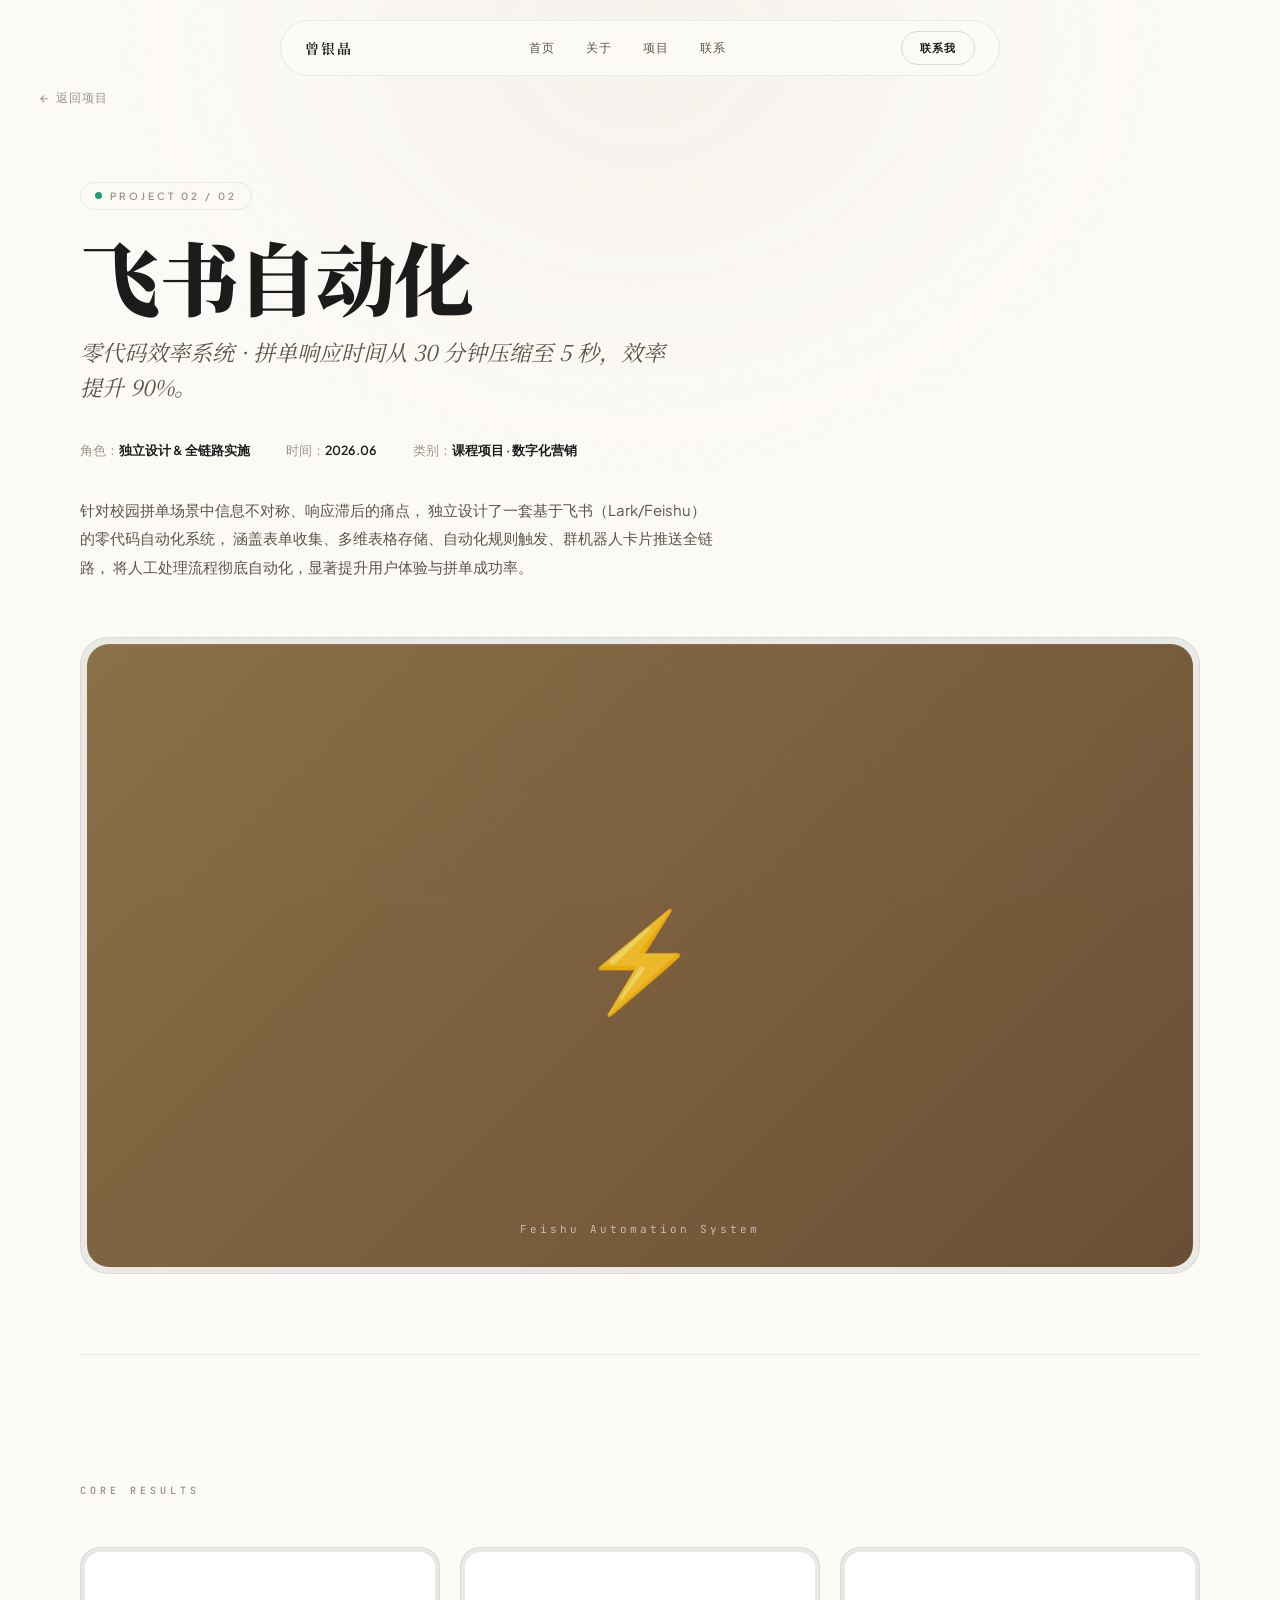
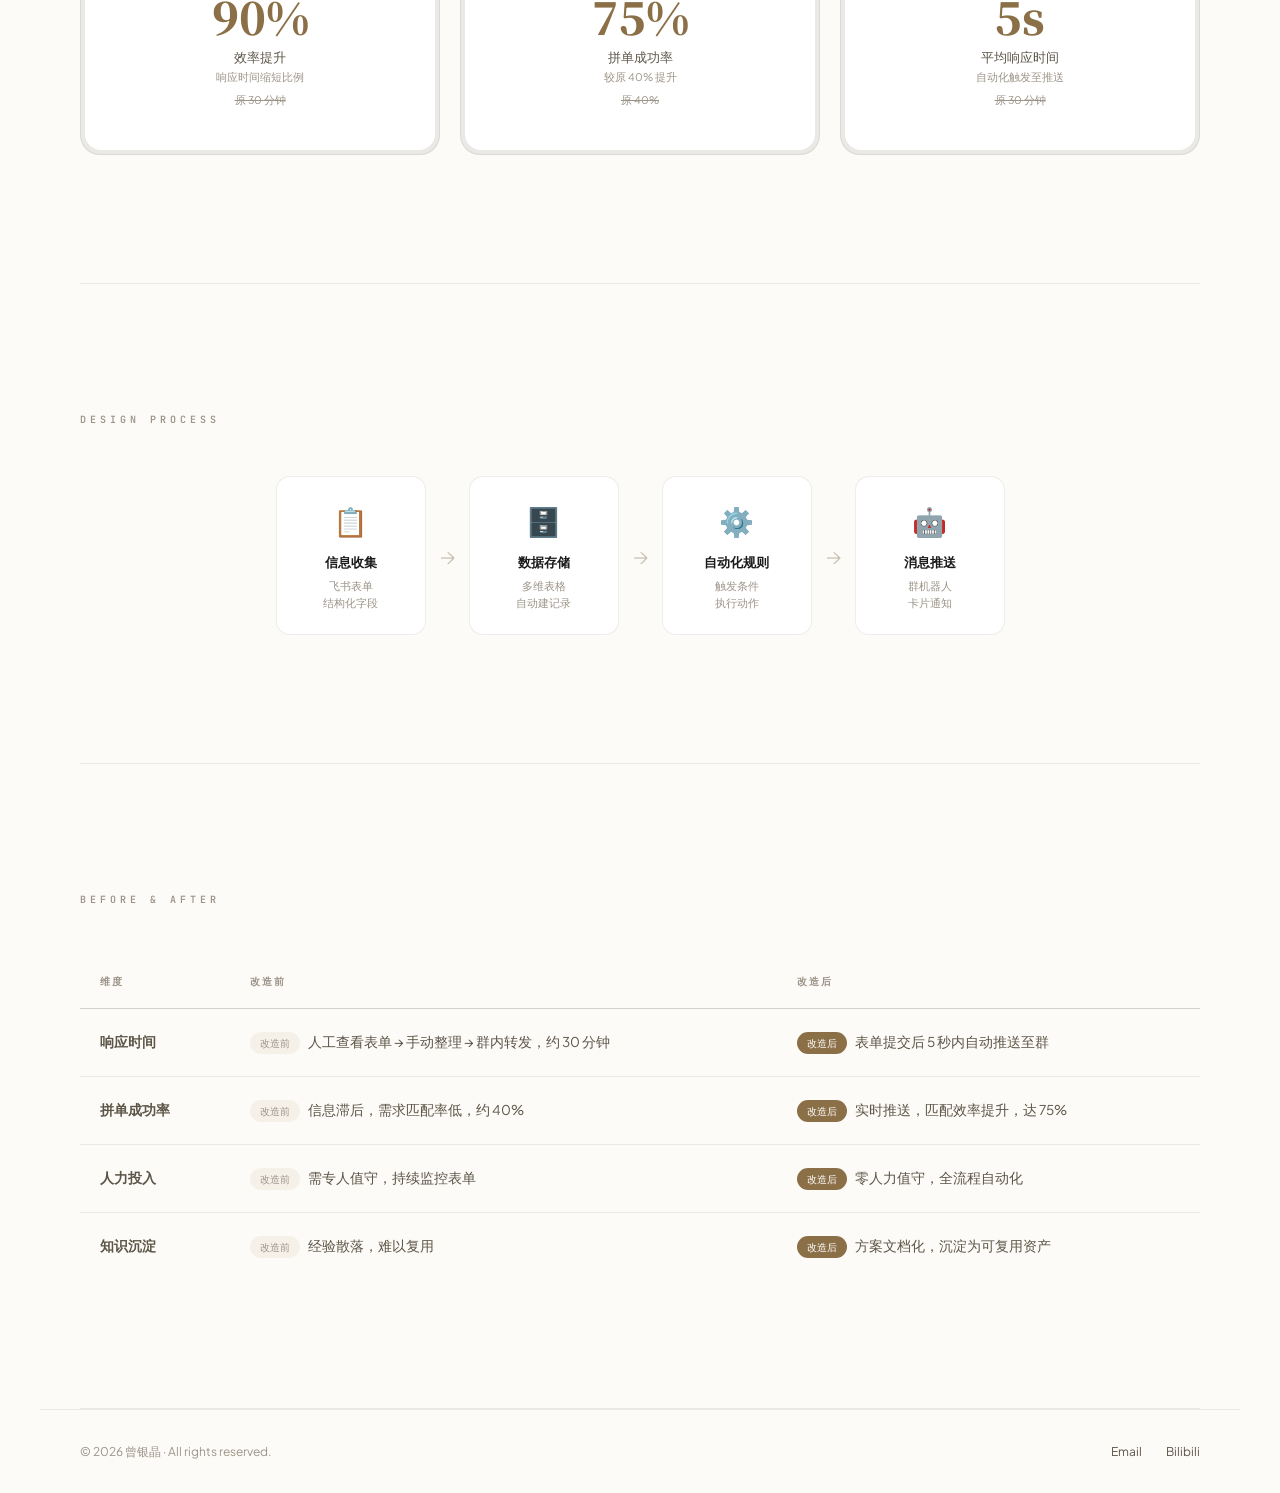
==== feishu-project.html @ 033991ab "refactor: remove reflection section from feishu project page" ====
<!DOCTYPE html>
<html lang="zh-CN">
<head>
  <meta charset="UTF-8">
  <meta name="viewport" content="width=device-width, initial-scale=1.0">
  <meta http-equiv="Cache-Control" content="no-cache, no-store, must-revalidate">
  <meta http-equiv="Pragma" content="no-cache">
  <meta http-equiv="Expires" content="0">
  <title>飞书自动化 · 拼单效率提升 90% — 曾银晶</title>
  <meta name="description" content="飞书自动化项目 — 零代码系统设计方案，拼单效率提升 90%">
  <link rel="preconnect" href="https://fonts.googleapis.com">
  <link href="https://fonts.googleapis.com/css2?family=Plus+Jakarta+Sans:wght@300;400;500;600;700&family=Noto+Serif+SC:wght@400;600;700;900&family=JetBrains+Mono:wght@400;500&display=swap" rel="stylesheet">
  <style>
    *, *::before, *::after { margin: 0; padding: 0; box-sizing: border-box; }

    :root {
      --bg-primary: #FDFBF7;
      --bg-secondary: #F5F1E9;
      --text-dark: #1A1A1A;
      --text-medium: #5C5548;
      --text-light: #9C9488;
      --text-faint: #C8C0B0;
      --accent: #8B6F47;
      --accent-soft: rgba(139,111,71,0.08);
      --border: rgba(26,26,26,0.08);
      --border-hover: rgba(26,26,26,0.18);
      --font-serif: 'Noto Serif SC', serif;
      --font-sans: 'Plus Jakarta Sans', -apple-system, BlinkMacSystemFont, sans-serif;
      --font-mono: 'JetBrains Mono', monospace;
      --radius-sm: 14px;
      --radius-md: 20px;
      --radius-lg: 28px;
      --radius-pill: 100px;
      --ease-lux: cubic-bezier(0.32,0.72,0,1);
      --ease-expo: cubic-bezier(0.16,1,0.3,1);
      --ease-spring: cubic-bezier(0.23,1,0.32,1);
    }

    html { scroll-behavior: smooth; font-size: 16px; }
    body {
      font-family: var(--font-sans); background: var(--bg-primary); color: var(--text-dark);
      line-height: 1.6; overflow-x: hidden; -webkit-font-smoothing: antialiased;
      position: relative;
    }
    /* Fiber noise overlay */
    body::after {
      content: ''; position: fixed; inset: 0; z-index: 50; pointer-events: none;
      opacity: 0.025;
      background-image: url("data:image/svg+xml,%3Csvg viewBox='0 0 256 256' xmlns='http://www.w3.org/2000/svg'%3E%3Cfilter id='n'%3E%3CfeTurbulence type='fractalNoise' baseFrequency='0.75' numOctaves='4' stitchTiles='stitch'/%3E%3C/filter%3E%3Crect width='100%25' height='100%25' filter='url(%23n)'/%3E%3C/svg%3E");
      background-size: 256px 256px;
    }
    /* Radial ambient glow */
    body::before {
      content: ''; position: fixed; top: -40%; left: 50%; transform: translateX(-50%);
      width: 1000px; height: 800px; z-index: 0; pointer-events: none;
      background: radial-gradient(ellipse at center, rgba(139,111,71,0.06) 0%, transparent 70%);
      filter: blur(80px);
    }

    a { color: inherit; text-decoration: none; transition: opacity 0.4s var(--ease-lux); }
    a:hover { opacity: 0.6; }

    /* ============ SCROLL PROGRESS ============ */
    .scroll-progress {
      position: fixed; top: 0; left: 0; right: 0; height: 2px;
      background: var(--text-dark); transform-origin: left;
      transform: scaleX(0); z-index: 2000;
      transition: transform 100ms linear;
    }

    /* ============ FLOATING GLASS NAV ============ */
    .nav-glass {
      position: fixed; top: 20px; left: 50%; transform: translateX(-50%);
      z-index: 1000; width: calc(100% - 48px); max-width: 720px;
      background: rgba(253,251,247,0.78);
      backdrop-filter: blur(24px) saturate(180%);
      -webkit-backdrop-filter: blur(24px) saturate(180%);
      border: 1px solid var(--border);
      border-radius: var(--radius-pill);
      padding: 10px 24px;
      display: flex; align-items: center; justify-content: space-between;
      transition: transform 0.5s var(--ease-lux), background 0.5s var(--ease-lux);
    }
    .nav-glass.scrolled { transform: translateX(-50%) translateY(-4px); background: rgba(253,251,247,0.92); }
    .nav-brand {
      font-family: var(--font-serif); font-size: 14px; font-weight: 600; letter-spacing: 2px;
    }
    .nav-links { display: flex; gap: 32px; align-items: center; }
    .nav-link {
      font-size: 12px; font-weight: 500; letter-spacing: 0.5px;
      color: var(--text-medium); transition: color 0.35s var(--ease-lux);
    }
    .nav-link:hover { color: var(--text-dark); opacity: 1; }
    .nav-cta {
      font-size: 11px; font-weight: 600; letter-spacing: 1px;
      padding: 7px 18px; border: 1px solid rgba(26,26,26,0.15);
      border-radius: var(--radius-pill);
      transition: all 0.4s var(--ease-lux);
    }
    .nav-cta:hover { background: var(--text-dark); color: var(--bg-primary); opacity: 1; }

    /* Hamburger */
    .menu-toggle {
      display: none; flex-direction: column; gap: 5px; cursor: pointer;
      padding: 6px; position: relative; width: 28px; height: 20px;
    }
    .menu-toggle span {
      display: block; position: absolute; left: 4px; width: 20px; height: 1.5px;
      background: var(--text-dark); transition: all 0.5s var(--ease-lux); border-radius: 1px;
    }
    .menu-toggle span:nth-child(1) { top: 4px; }
    .menu-toggle span:nth-child(2) { top: 9px; }
    .menu-toggle span:nth-child(3) { top: 14px; }
    .menu-toggle.active span:nth-child(1) { transform: rotate(45deg); top: 9px; }
    .menu-toggle.active span:nth-child(2) { transform: scaleX(0); opacity: 0; }
    .menu-toggle.active span:nth-child(3) { transform: rotate(-45deg); top: 9px; }

    /* Fullscreen glass mobile overlay */
    .mobile-overlay {
      display: none; position: fixed; inset: 0; z-index: 999;
      background: rgba(253,251,247,0.85);
      backdrop-filter: blur(40px) saturate(180%);
      -webkit-backdrop-filter: blur(40px) saturate(180%);
      flex-direction: column; align-items: center; justify-content: center;
    }
    .mobile-overlay.show { display: flex; }
    .mobile-nav-link {
      font-family: var(--font-serif); font-size: 32px; font-weight: 700;
      color: var(--text-dark); margin: 12px 0;
      opacity: 0; transform: translateY(20px);
      transition: all 0.6s var(--ease-expo);
    }
    .mobile-overlay.show .mobile-nav-link { opacity: 1; transform: translateY(0); }
    .mobile-nav-link:nth-child(1) { transition-delay: 100ms; }
    .mobile-nav-link:nth-child(2) { transition-delay: 160ms; }
    .mobile-nav-link:nth-child(3) { transition-delay: 220ms; }
    .mobile-nav-link:nth-child(4) { transition-delay: 280ms; }

    /* ============ BACK LINK ============ */
    .back-link {
      position: fixed; top: 88px; left: 40px; z-index: 900;
      font-size: 12px; font-weight: 500; letter-spacing: 1px;
      color: var(--text-light); display: flex; align-items: center; gap: 6px;
      transition: color 0.35s var(--ease-lux);
    }
    .back-link:hover { color: var(--text-dark); opacity: 1; }

    /* ============ HERO ============ */
    .project-hero { padding: 180px 40px 80px; max-width: 1200px; margin: 0 auto; position: relative; z-index: 10; }
    .project-eyebrow {
      display: inline-flex; align-items: center; gap: 8px;
      padding: 5px 14px; border: 1px solid var(--border); border-radius: var(--radius-pill);
      font-size: 10px; font-weight: 600; letter-spacing: 3px; color: var(--text-light);
      text-transform: uppercase; margin-bottom: 24px;
    }
    .eyebrow-dot { width: 7px; height: 7px; background: #1D9E75; border-radius: 50%; }
    .project-hero-title {
      font-family: var(--font-serif); font-size: clamp(42px, 8vw, 80px); font-weight: 900;
      line-height: 1.05; letter-spacing: -1.5px; margin-bottom: 16px;
    }
    .project-hero-subtitle {
      font-family: var(--font-serif); font-size: clamp(17px, 2.5vw, 22px);
      font-weight: 400; font-style: italic; color: var(--text-medium); margin-bottom: 36px; max-width: 600px;
    }
    .project-hero-meta { display: flex; gap: 36px; margin-bottom: 36px; flex-wrap: wrap; }
    .meta-item { font-size: 12.5px; color: var(--text-light); }
    .meta-item strong { color: var(--text-dark); font-weight: 600; }
    .project-hero-desc {
      max-width: 640px; font-size: 15px; line-height: 1.9; color: var(--text-medium);
    }

    /* Double-Bezel cover card */
    .cover-shell {
      margin-top: 56px; padding: 6px; border: 1px solid var(--border);
      border-radius: var(--radius-lg); background: var(--border);
      position: relative; overflow: hidden;
    }
    .cover-core {
      border-radius: 22px; overflow: hidden; position: relative;
      background: linear-gradient(135deg, #8B6F47 0%, #6B4F35 100%);
      aspect-ratio: 16/9; display: flex; align-items: center; justify-content: center;
      box-shadow: inset 0 1px 1px rgba(255,255,255,0.08);
    }
    .cover-icon { font-size: 96px; opacity: 0.85; }
    .cover-label {
      position: absolute; bottom: 28px; left: 50%; transform: translateX(-50%);
      font-family: var(--font-mono); font-size: 11px; letter-spacing: 3px;
      color: rgba(255,255,255,0.6);
    }

    /* ============ SECTION DIVIDER ============ */
    .section-divider { border: none; border-top: 1px solid var(--border); margin: 0 auto; width: calc(100% - 80px); max-width: 1120px; }

    /* ============ SECTIONS ============ */
    .detail-section { padding: 128px 40px; max-width: 1200px; margin: 0 auto; position: relative; z-index: 10; }
    .section-label {
      font-family: var(--font-mono); font-size: 10px; font-weight: 600;
      letter-spacing: 4px; color: var(--text-light); margin-bottom: 48px;
      text-transform: uppercase;
    }

    /* Double-Bezel data cards */
    .data-grid { display: grid; grid-template-columns: repeat(3, 1fr); gap: 20px; margin-top: 0; }
    .data-shell {
      padding: 4px; border: 1px solid var(--border); border-radius: var(--radius-md);
      background: var(--border); transition: transform 0.6s var(--ease-lux), box-shadow 0.6s var(--ease-lux);
    }
    .data-shell:hover { transform: translateY(-3px); box-shadow: 0 16px 48px rgba(0,0,0,0.04); }
    .data-core {
      background: white; border-radius: 16px; padding: 42px 28px; text-align: center;
      box-shadow: inset 0 1px 1px rgba(255,255,255,0.3);
    }
    .data-number { font-family: var(--font-serif); font-size: 44px; font-weight: 900; color: var(--accent); line-height: 1; }
    .data-label { font-size: 12.5px; color: var(--text-medium); margin-top: 10px; line-height: 1.5; }
    .data-before { font-size: 10.5px; color: var(--text-light); margin-top: 6px; text-decoration: line-through; }

    /* Flow chart */
    .flow-chart { display: flex; align-items: center; gap: 0; flex-wrap: wrap; justify-content: center; }
    .flow-node {
      background: white; border: 1px solid var(--border); border-radius: var(--radius-sm);
      padding: 22px 28px; text-align: center; min-width: 150px;
      transition: transform 0.5s var(--ease-lux), box-shadow 0.5s var(--ease-lux);
    }
    .flow-node:hover { transform: translateY(-3px); box-shadow: 0 8px 32px rgba(0,0,0,0.04); }
    .flow-node-icon { font-size: 28px; margin-bottom: 8px; }
    .flow-node-title { font-size: 13px; font-weight: 600; margin-bottom: 4px; }
    .flow-node-desc { font-size: 11px; color: var(--text-light); }
    .flow-arrow { font-size: 22px; color: var(--text-faint); padding: 0 14px; font-weight: 300; }

    /* Comparison table */
    .comparison-table { width: 100%; border-collapse: collapse; }
    .comparison-table th {
      font-family: var(--font-mono); font-size: 10px; font-weight: 600; letter-spacing: 2px;
      color: var(--text-light); padding: 18px 20px; text-align: left;
      border-bottom: 1px solid var(--border-hover); text-transform: uppercase;
    }
    .comparison-table td { padding: 22px 20px; font-size: 13.5px; color: var(--text-medium); border-bottom: 1px solid var(--border); vertical-align: top; }
    .comparison-table tr:last-child td { border-bottom: none; }
    .tag-before { display: inline-block; font-size: 10px; padding: 3px 10px; background: #F5F1E9; color: var(--text-light); border-radius: var(--radius-pill); margin-right: 6px; }
    .tag-after { display: inline-block; font-size: 10px; padding: 3px 10px; background: var(--accent); color: white; border-radius: var(--radius-pill); margin-right: 6px; }

    /* Take-away box (Double-Bezel) */
    .takeaway-shell {
      margin-top: 64px; max-width: 900px; padding: 6px;
      border: 1px solid rgba(139,111,71,0.15); border-radius: var(--radius-lg);
      background: rgba(139,111,71,0.04);
    }
    .takeaway-core {
      background: linear-gradient(135deg, #8B6F47 0%, #6B4F35 100%);
      border-radius: 22px; padding: 52px 44px; color: white;
      box-shadow: inset 0 1px 1px rgba(255,255,255,0.1);
    }
    .takeaway-core h4 { font-family: var(--font-serif); font-size: 22px; font-weight: 700; margin-bottom: 16px; }
    .takeaway-core p { font-size: 13.5px; line-height: 1.9; opacity: 0.9; }
    .takeaway-core strong { color: white; }

    /* ============ FOOTER ============ */
    footer {
      border-top: 1px solid var(--border); padding: 32px 40px;
      display: flex; justify-content: space-between; align-items: center;
      font-size: 12px; color: var(--text-light); max-width: 1200px;
      margin: 0 auto; position: relative; z-index: 10;
    }
    .footer-links { display: flex; gap: 24px; }
    .footer-links a { color: var(--text-medium); transition: opacity 0.35s var(--ease-lux); font-size: 12px; }
    .footer-links a:hover { opacity: 0.6; }

    /* ============ SCROLL REVEAL ============ */
    .fade-up {
      opacity: 0; transform: translateY(40px); filter: blur(8px);
      transition: opacity 0.8s var(--ease-expo), transform 0.8s var(--ease-expo), filter 0.8s var(--ease-expo);
      will-change: transform, opacity, filter;
    }
    .fade-up.visible { opacity: 1; transform: translateY(0); filter: blur(0); }

    /* ============ RESPONSIVE ============ */
    @media (max-width: 900px) {
      .nav-links { display: none; }
      .nav-cta { display: none; }
      .menu-toggle { display: flex; }
      .nav-glass { width: calc(100% - 32px); top: 14px; padding: 8px 18px; }
      .back-link { left: 18px; top: 78px; }
      .project-hero { padding: 150px 20px 56px; }
      .detail-section { padding: 80px 20px; }
      .section-divider { width: calc(100% - 40px); }
      .data-grid { grid-template-columns: 1fr; gap: 16px; }
      .flow-chart { flex-direction: column; }
      .flow-arrow { transform: rotate(90deg); padding: 8px 0; }
      .comparison-table { font-size: 12px; }
      footer { flex-direction: column; gap: 12px; text-align: center; padding: 22px; }
    }
    @media (max-width: 560px) {
      .project-hero-title { letter-spacing: -0.5px; }
      .project-hero-meta { gap: 16px; }
      .cover-core { aspect-ratio: 4/3; }
      .takeaway-core { padding: 36px 24px; }
    }
  </style>
</head>
<body>

  <div class="scroll-progress" id="scrollProgress"></div>

  <!-- ============ FLOATING GLASS NAV ============ -->
  <nav class="nav-glass" id="navbar">
    <a href="index.html" class="nav-brand">曾银晶</a>
    <div class="nav-links">
      <a href="index.html#hero" class="nav-link">首页</a>
      <a href="index.html#about" class="nav-link">关于</a>
      <a href="index.html#projects" class="nav-link">项目</a>
      <a href="index.html#contact" class="nav-link">联系</a>
    </div>
    <a href="index.html#contact" class="nav-cta">联系我</a>
    <div class="menu-toggle" id="menuToggle" onclick="toggleMobileNav()"><span></span><span></span><span></span></div>
  </nav>

  <!-- Fullscreen glass mobile overlay -->
  <div class="mobile-overlay" id="mobileOverlay">
    <a href="index.html#hero" class="mobile-nav-link" onclick="closeMobileNav()">首页</a>
    <a href="index.html#about" class="mobile-nav-link" onclick="closeMobileNav()">关于</a>
    <a href="index.html#projects" class="mobile-nav-link" onclick="closeMobileNav()">项目</a>
    <a href="index.html#contact" class="mobile-nav-link" onclick="closeMobileNav()">联系</a>
  </div>

  <a href="index.html#projects" class="back-link"><span>←</span> 返回项目</a>

  <!-- ============ HERO ============ -->
  <section class="project-hero">
    <span class="project-eyebrow"><span class="eyebrow-dot"></span>Project 02 / 02</span>
    <h1 class="project-hero-title">飞书自动化</h1>
    <p class="project-hero-subtitle">零代码效率系统 · 拼单响应时间从 30 分钟压缩至 5 秒，效率提升 90%。</p>
    <div class="project-hero-meta">
      <div class="meta-item">角色：<strong>独立设计 & 全链路实施</strong></div>
      <div class="meta-item">时间：<strong>2026.06</strong></div>
      <div class="meta-item">类别：<strong>课程项目 · 数字化营销</strong></div>
    </div>
    <p class="project-hero-desc">
      针对校园拼单场景中信息不对称、响应滞后的痛点，
      独立设计了一套基于飞书（Lark/Feishu）的零代码自动化系统，
      涵盖表单收集、多维表格存储、自动化规则触发、群机器人卡片推送全链路，
      将人工处理流程彻底自动化，显著提升用户体验与拼单成功率。
    </p>
    <!-- Double-Bezel cover -->
    <div class="cover-shell"><div class="cover-core">
      <div class="cover-icon">⚡</div>
      <div class="cover-label">Feishu Automation System</div>
    </div></div>
  </section>

  <hr class="section-divider">

  <!-- ============ RESULTS ============ -->
  <section class="detail-section" id="results">
    <p class="section-label">Core Results</p>
    <div class="data-grid">
      <div class="data-shell fade-up"><div class="data-core">
        <div class="data-number">90%</div>
        <div class="data-label">效率提升<br><span style="font-size:10.5px;color:var(--text-light);">响应时间缩短比例</span></div>
        <div class="data-before">原 30 分钟</div>
      </div></div>
      <div class="data-shell fade-up"><div class="data-core">
        <div class="data-number">75%</div>
        <div class="data-label">拼单成功率<br><span style="font-size:10.5px;color:var(--text-light);">较原 40% 提升</span></div>
        <div class="data-before">原 40%</div>
      </div></div>
      <div class="data-shell fade-up"><div class="data-core">
        <div class="data-number">5s</div>
        <div class="data-label">平均响应时间<br><span style="font-size:10.5px;color:var(--text-light);">自动化触发至推送</span></div>
        <div class="data-before">原 30 分钟</div>
      </div></div>
    </div>
  </section>

  <hr class="section-divider">

  <!-- ============ PROCESS FLOW ============ -->
  <section class="detail-section" id="process">
    <p class="section-label">Design Process</p>
    <div class="flow-chart fade-up">
      <div class="flow-node">
        <div class="flow-node-icon">📋</div>
        <div class="flow-node-title">信息收集</div>
        <div class="flow-node-desc">飞书表单<br>结构化字段</div>
      </div>
      <div class="flow-arrow">→</div>
      <div class="flow-node">
        <div class="flow-node-icon">🗄️</div>
        <div class="flow-node-title">数据存储</div>
        <div class="flow-node-desc">多维表格<br>自动建记录</div>
      </div>
      <div class="flow-arrow">→</div>
      <div class="flow-node">
        <div class="flow-node-icon">⚙️</div>
        <div class="flow-node-title">自动化规则</div>
        <div class="flow-node-desc">触发条件<br>执行动作</div>
      </div>
      <div class="flow-arrow">→</div>
      <div class="flow-node">
        <div class="flow-node-icon">🤖</div>
        <div class="flow-node-title">消息推送</div>
        <div class="flow-node-desc">群机器人<br>卡片通知</div>
      </div>
    </div>
  </section>

  <hr class="section-divider">

  <!-- ============ BEFORE / AFTER ============ -->
  <section class="detail-section" id="comparison">
    <p class="section-label">Before &amp; After</p>
    <table class="comparison-table fade-up">
      <thead>
        <tr>
          <th>维度</th>
          <th>改造前</th>
          <th>改造后</th>
        </tr>
      </thead>
      <tbody>
        <tr>
          <td><strong>响应时间</strong></td>
          <td><span class="tag-before">改造前</span> 人工查看表单 → 手动整理 → 群内转发，约 30 分钟</td>
          <td><span class="tag-after">改造后</span> 表单提交后 5 秒内自动推送至群</td>
        </tr>
        <tr>
          <td><strong>拼单成功率</strong></td>
          <td><span class="tag-before">改造前</span> 信息滞后，需求匹配率低，约 40%</td>
          <td><span class="tag-after">改造后</span> 实时推送，匹配效率提升，达 75%</td>
        </tr>
        <tr>
          <td><strong>人力投入</strong></td>
          <td><span class="tag-before">改造前</span> 需专人值守，持续监控表单</td>
          <td><span class="tag-after">改造后</span> 零人力值守，全流程自动化</td>
        </tr>
        <tr>
          <td><strong>知识沉淀</strong></td>
          <td><span class="tag-before">改造前</span> 经验散落，难以复用</td>
          <td><span class="tag-after">改造后</span> 方案文档化，沉淀为可复用资产</td>
        </tr>
      </tbody>
    </table>
  </section>

  <hr class="section-divider">

  <footer>
    <div>&copy; 2026 曾银晶 &middot; All rights reserved.</div>
    <div class="footer-links">
      <a href="mailto:LinWan1020@163.com">Email</a>
      <a href="https://space.bilibili.com/2031015294" target="_blank">Bilibili</a>
    </div>
  </footer>

  <script>
    // === SCROLL PROGRESS ===
    (function() {
      var bar = document.getElementById('scrollProgress');
      window.addEventListener('scroll', function() {
        var h = document.documentElement;
        var scrolled = h.scrollTop || document.body.scrollTop;
        var max = (h.scrollHeight - h.clientHeight) || 1;
        bar.style.transform = 'scaleX(' + Math.min(scrolled / max, 1) + ')';
      }, { passive: true });
    })();

    // === NAV SCROLLED STATE ===
    window.addEventListener('scroll', function() {
      var nb = document.getElementById('navbar');
      if (!nb) return;
      if (window.scrollY > 40) nb.classList.add('scrolled');
      else nb.classList.remove('scrolled');
    }, { passive: true });

    // === MOBILE NAV (X morph + fullscreen glass) ===
    function toggleMobileNav() {
      document.getElementById('menuToggle').classList.toggle('active');
      document.getElementById('mobileOverlay').classList.toggle('show');
    }
    function closeMobileNav() {
      document.getElementById('menuToggle').classList.remove('active');
      document.getElementById('mobileOverlay').classList.remove('show');
    }

    // === INTERSECTION OBSERVER REVEALS ===
    function initScrollAnimations() {
      var els = document.querySelectorAll('.fade-up');
      if (!('IntersectionObserver' in window)) { els.forEach(function(el) { el.classList.add('visible'); }); return; }
      var obs = new IntersectionObserver(function(entries) {
        entries.forEach(function(entry) {
          if (entry.isIntersecting) { entry.target.classList.add('visible'); }
        });
      }, { threshold: 0.1, rootMargin: '0px 0px -40px 0px' });
      els.forEach(function(el) { obs.observe(el); });
    }

    document.addEventListener('DOMContentLoaded', initScrollAnimations);
  </script>

</body>
</html>
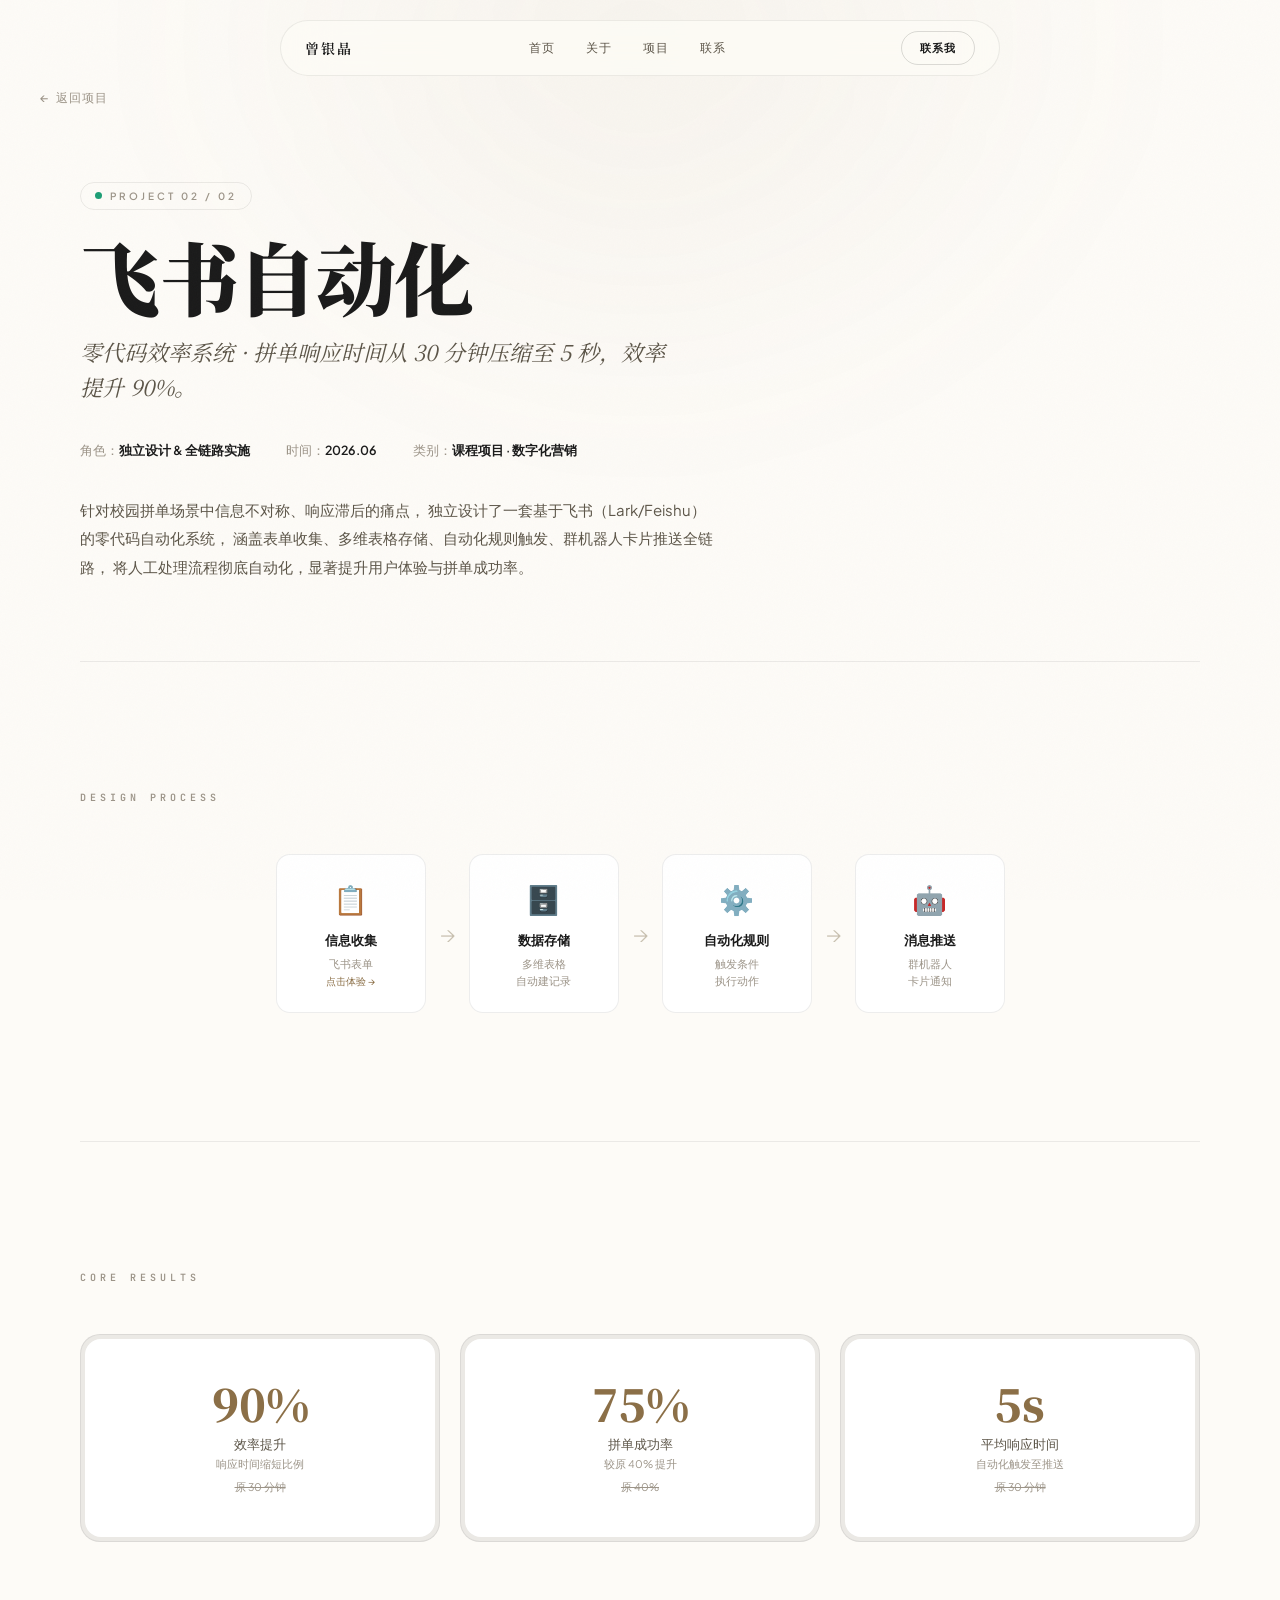
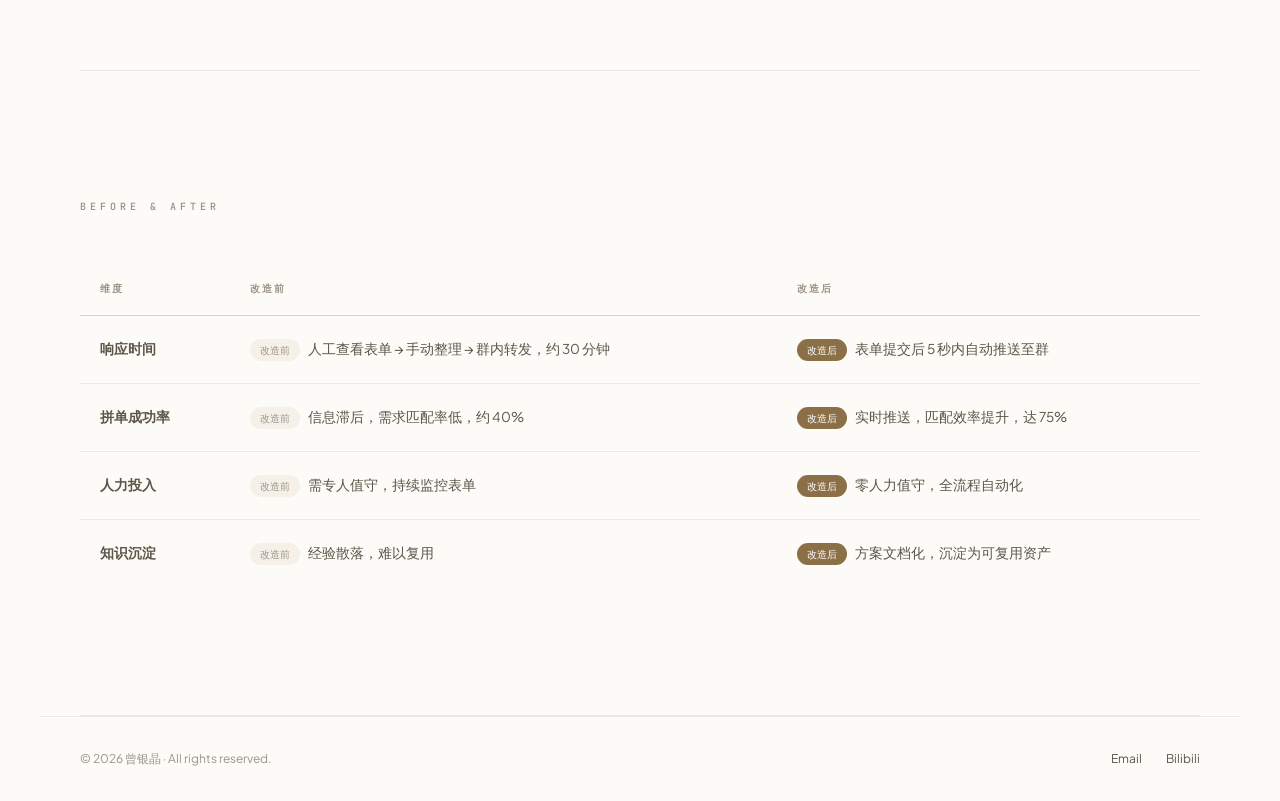
==== commit ae0aa7d0: "首页内容更新(vibecoding作品/广外2028届/Skills) + 飞书加入表单z-index修复" ====
--- a/feishu-project.html
+++ b/feishu-project.html
@@ -169,25 +169,6 @@
       max-width: 640px; font-size: 15px; line-height: 1.9; color: var(--text-medium);
     }
 
-    /* Double-Bezel cover card */
-    .cover-shell {
-      margin-top: 56px; padding: 6px; border: 1px solid var(--border);
-      border-radius: var(--radius-lg); background: var(--border);
-      position: relative; overflow: hidden;
-    }
-    .cover-core {
-      border-radius: 22px; overflow: hidden; position: relative;
-      background: linear-gradient(135deg, #8B6F47 0%, #6B4F35 100%);
-      aspect-ratio: 16/9; display: flex; align-items: center; justify-content: center;
-      box-shadow: inset 0 1px 1px rgba(255,255,255,0.08);
-    }
-    .cover-icon { font-size: 96px; opacity: 0.85; }
-    .cover-label {
-      position: absolute; bottom: 28px; left: 50%; transform: translateX(-50%);
-      font-family: var(--font-mono); font-size: 11px; letter-spacing: 3px;
-      color: rgba(255,255,255,0.6);
-    }
-
     /* ============ SECTION DIVIDER ============ */
     .section-divider { border: none; border-top: 1px solid var(--border); margin: 0 auto; width: calc(100% - 80px); max-width: 1120px; }
 
@@ -292,9 +273,150 @@
     @media (max-width: 560px) {
       .project-hero-title { letter-spacing: -0.5px; }
       .project-hero-meta { gap: 16px; }
-      .cover-core { aspect-ratio: 4/3; }
       .takeaway-core { padding: 36px 24px; }
     }
+
+    /* ============ FORM MODAL ============ */
+    .form-modal-overlay {
+      position: fixed; inset: 0; z-index: 3000; display: flex; align-items: center; justify-content: center;
+      background: rgba(26,26,26,0.35); backdrop-filter: blur(6px);
+      -webkit-backdrop-filter: blur(6px);
+      opacity: 0; pointer-events: none;
+      transition: opacity 0.4s var(--ease-expo);
+    }
+    .form-modal-overlay.active { opacity: 1; pointer-events: auto; }
+    .form-modal {
+      background: white; border-radius: var(--radius-lg); max-width: 520px; width: calc(100% - 40px);
+      max-height: 85vh; overflow-y: auto; box-shadow: 0 24px 80px rgba(0,0,0,0.12);
+      padding: 40px 36px 32px;
+      transform: translateY(20px) scale(0.97);
+      transition: transform 0.5s var(--ease-spring);
+    }
+    .form-modal-overlay.active .form-modal { transform: translateY(0) scale(1); }
+    .form-modal-header {
+      display: flex; justify-content: space-between; align-items: center; margin-bottom: 28px;
+    }
+    .form-modal-title { font-family: var(--font-serif); font-size: 20px; font-weight: 700; }
+    .form-modal-close {
+      width: 36px; height: 36px; border: 1px solid var(--border); border-radius: 50%;
+      background: none; cursor: pointer; font-size: 16px; color: var(--text-light);
+      display: flex; align-items: center; justify-content: center;
+      transition: all 0.3s var(--ease-lux);
+    }
+    .form-modal-close:hover { background: var(--text-dark); color: white; border-color: var(--text-dark); }
+    .form-group { margin-bottom: 20px; }
+    .form-label {
+      display: block; font-size: 11px; font-weight: 600; letter-spacing: 1.5px;
+      color: var(--text-medium); margin-bottom: 6px; text-transform: uppercase;
+    }
+    .form-required { color: #E05050; margin-left: 2px; }
+    .form-input, .form-select, .form-datetime {
+      width: 100%; padding: 12px 16px; border: 1px solid var(--border); border-radius: var(--radius-sm);
+      font-family: var(--font-sans); font-size: 14px; color: var(--text-dark);
+      background: var(--bg-primary); outline: none;
+      transition: border-color 0.3s var(--ease-lux), box-shadow 0.3s var(--ease-lux);
+    }
+    .form-input:focus, .form-select:focus, .form-datetime:focus {
+      border-color: var(--accent); box-shadow: 0 0 0 3px var(--accent-soft);
+    }
+    .form-input::placeholder { color: var(--text-faint); }
+    .form-select { cursor: pointer; appearance: none; background-image: url("data:image/svg+xml,%3Csvg xmlns='http://www.w3.org/2000/svg' width='12' height='12' viewBox='0 0 12 12'%3E%3Cpath d='M3 5l3 3 3-3' fill='none' stroke='%239C9488' stroke-width='1.5'/%3E%3C/svg%3E"); background-repeat: no-repeat; background-position: right 14px center; padding-right: 40px; }
+    .form-readonly { background: var(--bg-secondary); color: var(--text-light); cursor: not-allowed; }
+    .form-row { display: grid; grid-template-columns: 1fr 1fr; gap: 16px; }
+    .form-actions { display: flex; gap: 12px; margin-top: 32px; }
+    .btn-clear {
+      flex: 1; padding: 13px 24px; border: 1px solid var(--border); border-radius: var(--radius-pill);
+      background: white; font-family: var(--font-sans); font-size: 13px; font-weight: 600;
+      color: var(--text-medium); cursor: pointer; transition: all 0.35s var(--ease-lux);
+      letter-spacing: 0.5px;
+    }
+    .btn-clear:hover { background: #fff0f0; border-color: #E05050; color: #E05050; }
+    .btn-submit {
+      flex: 1.5; padding: 13px 24px; border: none; border-radius: var(--radius-pill);
+      background: linear-gradient(135deg, #8B6F47 0%, #6B4F35 100%);
+      font-family: var(--font-sans); font-size: 13px; font-weight: 600;
+      color: white; cursor: pointer; transition: all 0.35s var(--ease-lux);
+      letter-spacing: 0.5px;
+    }
+    .btn-submit:hover { opacity: 0.9; transform: translateY(-1px); box-shadow: 0 4px 16px rgba(139,111,71,0.25); }
+
+    /* Flow node active state */
+    .flow-node.flow-active {
+      border-color: #1D9E75 !important;
+      box-shadow: 0 0 0 4px rgba(29,158,117,0.08), 0 4px 16px rgba(29,158,117,0.06);
+      background: #F6FCF9;
+    }
+    .flow-node.flow-active .flow-node-icon { animation: popIn 0.4s var(--ease-spring); }
+    @keyframes popIn {
+      0% { transform: scale(0.8); opacity: 0.5; }
+      60% { transform: scale(1.15); }
+      100% { transform: scale(1); opacity: 1; }
+    }
+
+    /* Message card overlay */
+    .msg-card-overlay {
+      position: fixed; inset: 0; z-index: 3100; display: flex; align-items: center; justify-content: center;
+      background: rgba(26,26,26,0.35); backdrop-filter: blur(6px);
+      -webkit-backdrop-filter: blur(6px);
+      opacity: 0; pointer-events: none;
+      transition: opacity 0.5s var(--ease-expo);
+    }
+    .msg-card-overlay.active { opacity: 1; pointer-events: auto; }
+    .msg-card {
+      background: white; border-radius: var(--radius-lg); max-width: 420px; width: calc(100% - 40px);
+      box-shadow: 0 24px 80px rgba(0,0,0,0.14);
+      overflow: hidden;
+      transform: translateY(30px) scale(0.96);
+      transition: transform 0.6s var(--ease-spring);
+    }
+    .msg-card-overlay.active .msg-card { transform: translateY(0) scale(1); }
+    .msg-card-top {
+      background: linear-gradient(135deg, #1D9E75 0%, #14855C 100%);
+      padding: 16px 20px; display: flex; align-items: center; gap: 10px;
+    }
+    .msg-card-bot-icon {
+      width: 32px; height: 32px; background: rgba(255,255,255,0.2); border-radius: 8px;
+      display: flex; align-items: center; justify-content: center; font-size: 16px;
+    }
+    .msg-card-bot-name { font-size: 13px; font-weight: 600; color: white; }
+    .msg-card-bot-sub { font-size: 10px; color: rgba(255,255,255,0.7); }
+    .msg-card-body { padding: 20px; }
+    .msg-card-title { font-size: 15px; font-weight: 700; margin-bottom: 14px; }
+    .msg-card-field { display: flex; justify-content: space-between; padding: 6px 0; font-size: 12px; border-bottom: 1px solid var(--border); }
+    .msg-card-field:last-child { border-bottom: none; }
+    .msg-card-field-label { color: var(--text-light); }
+    .msg-card-field-value { color: var(--text-dark); font-weight: 500; text-align: right; }
+    .msg-card-actions {
+      display: flex; gap: 10px; padding: 0 20px 16px;
+    }
+    .btn-join {
+      flex: 1; padding: 12px; border: none; border-radius: var(--radius-pill);
+      background: linear-gradient(135deg, #1D9E75 0%, #14855C 100%);
+      font-family: var(--font-sans); font-size: 13px; font-weight: 600;
+      color: white; cursor: pointer; letter-spacing: 1px;
+      transition: all 0.35s var(--ease-lux);
+    }
+    .btn-join:hover { opacity: 0.9; transform: translateY(-1px); box-shadow: 0 4px 16px rgba(29,158,117,0.3); }
+    .btn-join.joined { background: #C8C0B0; pointer-events: none; }
+    .btn-launch {
+      flex: 1; padding: 12px; border: 1px solid var(--border); border-radius: var(--radius-pill);
+      background: white; font-family: var(--font-sans); font-size: 13px; font-weight: 600;
+      color: var(--text-dark); cursor: pointer; letter-spacing: 1px;
+      transition: all 0.35s var(--ease-lux);
+    }
+    .btn-launch:hover { background: var(--bg-secondary); }
+    .msg-card-reset {
+      display: block; width: calc(100% - 40px); margin: 0 auto 20px;
+      padding: 11px; border: 1px solid var(--border); border-radius: var(--radius-pill);
+      background: white; font-family: var(--font-sans); font-size: 12px; font-weight: 600;
+      color: var(--text-medium); cursor: pointer; text-align: center;
+      transition: all 0.35s var(--ease-lux);
+    }
+    .msg-card-reset:hover { background: var(--bg-secondary); color: var(--text-dark); }
+
+    /* Clickable flow node */
+    .flow-node-clickable { cursor: pointer; }
+    .flow-node-clickable:hover { border-color: var(--accent) !important; }
   </style>
 </head>
 <body>
@@ -340,11 +462,38 @@
       涵盖表单收集、多维表格存储、自动化规则触发、群机器人卡片推送全链路，
       将人工处理流程彻底自动化，显著提升用户体验与拼单成功率。
     </p>
-    <!-- Double-Bezel cover -->
-    <div class="cover-shell"><div class="cover-core">
-      <div class="cover-icon">⚡</div>
-      <div class="cover-label">Feishu Automation System</div>
-    </div></div>
+  </section>
+
+  <hr class="section-divider">
+
+  <!-- ============ PROCESS FLOW ============ -->
+  <section class="detail-section" id="process">
+    <p class="section-label">Design Process</p>
+    <div class="flow-chart fade-up">
+      <div class="flow-node">
+        <div class="flow-node-icon">📋</div>
+        <div class="flow-node-title">信息收集</div>
+        <div class="flow-node-desc">飞书表单<br><span style="font-size:10px;color:var(--accent);cursor:pointer;">点击体验 →</span></div>
+      </div>
+      <div class="flow-arrow">→</div>
+      <div class="flow-node">
+        <div class="flow-node-icon">🗄️</div>
+        <div class="flow-node-title">数据存储</div>
+        <div class="flow-node-desc">多维表格<br>自动建记录</div>
+      </div>
+      <div class="flow-arrow">→</div>
+      <div class="flow-node">
+        <div class="flow-node-icon">⚙️</div>
+        <div class="flow-node-title">自动化规则</div>
+        <div class="flow-node-desc">触发条件<br>执行动作</div>
+      </div>
+      <div class="flow-arrow">→</div>
+      <div class="flow-node">
+        <div class="flow-node-icon">🤖</div>
+        <div class="flow-node-title">消息推送</div>
+        <div class="flow-node-desc">群机器人<br>卡片通知</div>
+      </div>
+    </div>
   </section>
 
   <hr class="section-divider">
@@ -368,38 +517,6 @@
         <div class="data-label">平均响应时间<br><span style="font-size:10.5px;color:var(--text-light);">自动化触发至推送</span></div>
         <div class="data-before">原 30 分钟</div>
       </div></div>
-    </div>
-  </section>
-
-  <hr class="section-divider">
-
-  <!-- ============ PROCESS FLOW ============ -->
-  <section class="detail-section" id="process">
-    <p class="section-label">Design Process</p>
-    <div class="flow-chart fade-up">
-      <div class="flow-node">
-        <div class="flow-node-icon">📋</div>
-        <div class="flow-node-title">信息收集</div>
-        <div class="flow-node-desc">飞书表单<br>结构化字段</div>
-      </div>
-      <div class="flow-arrow">→</div>
-      <div class="flow-node">
-        <div class="flow-node-icon">🗄️</div>
-        <div class="flow-node-title">数据存储</div>
-        <div class="flow-node-desc">多维表格<br>自动建记录</div>
-      </div>
-      <div class="flow-arrow">→</div>
-      <div class="flow-node">
-        <div class="flow-node-icon">⚙️</div>
-        <div class="flow-node-title">自动化规则</div>
-        <div class="flow-node-desc">触发条件<br>执行动作</div>
-      </div>
-      <div class="flow-arrow">→</div>
-      <div class="flow-node">
-        <div class="flow-node-icon">🤖</div>
-        <div class="flow-node-title">消息推送</div>
-        <div class="flow-node-desc">群机器人<br>卡片通知</div>
-      </div>
     </div>
   </section>
 
@@ -451,6 +568,105 @@
     </div>
   </footer>
 
+  <!-- ============ FORM PREVIEW MODAL ============ -->
+  <div class="form-modal-overlay" id="formModalOverlay">
+    <div class="form-modal">
+      <div class="form-modal-header">
+        <div class="form-modal-title">速拼校园 · 拼单表单</div>
+        <button class="form-modal-close" onclick="closeFormModal()">✕</button>
+      </div>
+      <div class="form-group">
+        <label class="form-label">拼单类型 <span class="form-required">*</span></label>
+        <select class="form-select" id="formType">
+          <option value="外卖" selected>外卖</option>
+          <option value="拼车">拼车</option>
+          <option value="教材打印">教材打印</option>
+          <option value="门票演出">门票演出</option>
+        </select>
+      </div>
+      <div class="form-group">
+        <label class="form-label">需求详情 <span class="form-required">*</span></label>
+        <input class="form-input" type="text" id="formDetail" placeholder="如"金拱门12号套餐"" value="金拱门12号套餐">
+      </div>
+      <div class="form-row">
+        <div class="form-group">
+          <label class="form-label">当前缺几人 <span class="form-required">*</span></label>
+          <input class="form-input" type="number" id="formLack" min="1" max="10" value="2">
+        </div>
+        <div class="form-group">
+          <label class="form-label">联系方式</label>
+          <input class="form-input" type="text" id="formContact" value="1234567">
+        </div>
+      </div>
+      <div class="form-row">
+        <div class="form-group">
+          <label class="form-label">开始时间</label>
+          <input class="form-datetime" type="datetime-local" id="formStart" value="2026-06-21T11:00">
+        </div>
+        <div class="form-group">
+          <label class="form-label">截止时间</label>
+          <input class="form-datetime" type="datetime-local" id="formEnd" value="2026-06-21T12:00">
+        </div>
+      </div>
+      <div class="form-group">
+        <label class="form-label">姓名 <span class="form-required">*</span></label>
+        <input class="form-input" type="text" id="formName" value="A">
+      </div>
+      <div class="form-group">
+        <label class="form-label">创建时间</label>
+        <input class="form-input form-readonly" type="text" id="formCreated" readonly placeholder="提交时自动生成">
+      </div>
+      <div class="form-actions">
+        <button class="btn-clear" onclick="clearForm()">清除表单</button>
+        <button class="btn-submit" onclick="submitForm()">提交</button>
+      </div>
+    </div>
+  </div>
+
+  <!-- ============ JOIN FORM MODAL ============ -->
+  <div class="form-modal-overlay" id="joinFormOverlay" style="z-index:3200;">
+    <div class="form-modal" style="max-width:400px;">
+      <div class="form-modal-header">
+        <div class="form-modal-title">加入拼单</div>
+        <button class="form-modal-close" onclick="closeJoinForm()">✕</button>
+      </div>
+      <p style="font-size:13px;color:var(--text-light);margin-bottom:24px;">填写你的信息即可加入当前拼单</p>
+      <div class="form-group">
+        <label class="form-label">联系方式 <span class="form-required">*</span></label>
+        <input class="form-input" type="text" id="joinContact" value="12345">
+      </div>
+      <div class="form-group">
+        <label class="form-label">姓名 <span class="form-required">*</span></label>
+        <input class="form-input" type="text" id="joinName" value="X">
+      </div>
+      <div class="form-actions">
+        <button class="btn-clear" onclick="closeJoinForm()">取消</button>
+        <button class="btn-submit" onclick="submitJoinForm()">确认加入</button>
+      </div>
+    </div>
+  </div>
+
+  <!-- ============ MESSAGE CARD OVERLAY ============ -->
+  <div class="msg-card-overlay" id="msgCardOverlay">
+    <div class="msg-card">
+      <div class="msg-card-top">
+        <div class="msg-card-bot-icon">🤖</div>
+        <div>
+          <div class="msg-card-bot-name">群机器人 · 速拼校园</div>
+          <div class="msg-card-bot-sub">拼单推送通知</div>
+        </div>
+      </div>
+      <div class="msg-card-body" id="msgCardBody">
+        <div class="msg-card-title">🛒 新拼单请求</div>
+      </div>
+      <div class="msg-card-actions">
+        <button class="btn-join" id="btnJoin" onclick="joinOrder()">我要拼单</button>
+        <button class="btn-launch" onclick="launchNew()">发起拼单</button>
+      </div>
+      <button class="msg-card-reset" onclick="resetExperience()">← 重置体验</button>
+    </div>
+  </div>
+
   <script>
     // === SCROLL PROGRESS ===
     (function() {
@@ -494,6 +710,221 @@
     }
 
     document.addEventListener('DOMContentLoaded', initScrollAnimations);
+
+    // ============ FORM MODAL LOGIC ============
+    var demoData = {
+      type: '外卖',
+      detail: '金拱门12号套餐',
+      lack: '2',
+      contact: '1234567',
+      start: '2026-06-21T11:00',
+      end: '2026-06-21T12:00',
+      name: 'A'
+    };
+
+    function openFormModal() {
+      document.getElementById('formModalOverlay').classList.add('active');
+      document.body.style.overflow = 'hidden';
+    }
+    function closeFormModal() {
+      document.getElementById('formModalOverlay').classList.remove('active');
+      document.body.style.overflow = '';
+    }
+    function clearForm() {
+      document.getElementById('formType').value = '外卖';
+      document.getElementById('formDetail').value = '';
+      document.getElementById('formLack').value = '';
+      document.getElementById('formContact').value = '';
+      document.getElementById('formStart').value = '';
+      document.getElementById('formEnd').value = '';
+      document.getElementById('formName').value = '';
+      document.getElementById('formCreated').value = '';
+    }
+    function submitForm() {
+      var fd = {
+        type: document.getElementById('formType').value,
+        detail: document.getElementById('formDetail').value,
+        lack: document.getElementById('formLack').value,
+        contact: document.getElementById('formContact').value,
+        start: document.getElementById('formStart').value,
+        end: document.getElementById('formEnd').value,
+        name: document.getElementById('formName').value,
+        created: new Date().toLocaleString('zh-CN', { year:'numeric',month:'2-digit',day:'2-digit',hour:'2-digit',minute:'2-digit',second:'2-digit',hour12:false })
+      };
+      document.getElementById('formCreated').value = fd.created;
+
+      // Close modal
+      closeFormModal();
+
+      // Flow animation: nodes light up sequentially
+      var nodes = document.querySelectorAll('.flow-node');
+      // nodes: 0=信息收集, 1=数据存储, 2=自动化规则, 3=消息推送
+
+      setTimeout(function() {
+        if (nodes[1]) nodes[1].classList.add('flow-active');
+      }, 400);
+
+      setTimeout(function() {
+        if (nodes[2]) nodes[2].classList.add('flow-active');
+      }, 1000);
+
+      setTimeout(function() {
+        if (nodes[3]) nodes[3].classList.add('flow-active');
+      }, 1600);
+
+      // Show message card
+      setTimeout(function() {
+        showMsgCard(fd);
+      }, 2200);
+    }
+
+    function showMsgCard(fd) {
+      var formatDT = function(dt) { return dt ? dt.replace('T',' ') : '-'; };
+      var typeMap = { '外卖': '🍔', '拼车': '🚗', '教材打印': '📚', '门票演出': '🎫' };
+      var body = document.getElementById('msgCardBody');
+      body.innerHTML = '<div class="msg-card-title">' + (typeMap[fd.type]||'📋') + ' 新拼单请求</div>' +
+        '<div class="msg-card-field"><span class="msg-card-field-label">拼单类型</span><span class="msg-card-field-value">' + fd.type + '</span></div>' +
+        '<div class="msg-card-field"><span class="msg-card-field-label">需求详情</span><span class="msg-card-field-value">' + fd.detail + '</span></div>' +
+        '<div class="msg-card-field"><span class="msg-card-field-label">当前缺几人</span><span class="msg-card-field-value">' + fd.lack + ' 人</span></div>' +
+        '<div class="msg-card-field"><span class="msg-card-field-label">开始时间</span><span class="msg-card-field-value">' + formatDT(fd.start) + '</span></div>' +
+        '<div class="msg-card-field"><span class="msg-card-field-label">截止时间</span><span class="msg-card-field-value">' + formatDT(fd.end) + '</span></div>' +
+        '<div class="msg-card-field"><span class="msg-card-field-label">联系方式</span><span class="msg-card-field-value">' + fd.contact + '</span></div>' +
+        '<div class="msg-card-field"><span class="msg-card-field-label">姓名</span><span class="msg-card-field-value">' + fd.name + '</span></div>' +
+        '<div class="msg-card-field"><span class="msg-card-field-label">创建时间</span><span class="msg-card-field-value">' + fd.created + '</span></div>';
+      document.getElementById('msgCardOverlay').classList.add('active');
+      document.body.style.overflow = 'hidden';
+      // Reset join button state
+      var btn = document.getElementById('btnJoin');
+      btn.textContent = '我要拼单';
+      btn.classList.remove('joined');
+      joinCount = 0;
+      // Clean up join confirmation
+      var confirmEl = document.querySelector('.join-confirm');
+      if (confirmEl) confirmEl.remove();
+    }
+
+    function resetExperience() {
+      document.getElementById('msgCardOverlay').classList.remove('active');
+
+      // Reset flow nodes
+      var nodes = document.querySelectorAll('.flow-node');
+      nodes.forEach(function(n) { n.classList.remove('flow-active'); });
+
+      // Reset join button state
+      var btn = document.getElementById('btnJoin');
+      btn.textContent = '我要拼单';
+      btn.classList.remove('joined');
+
+      // Remove join confirmation from message card
+      var confirmEl = document.querySelector('.join-confirm');
+      if (confirmEl) confirmEl.remove();
+
+      // Restore demo data
+      document.getElementById('formType').value = demoData.type;
+      document.getElementById('formDetail').value = demoData.detail;
+      document.getElementById('formLack').value = demoData.lack;
+      document.getElementById('formContact').value = demoData.contact;
+      document.getElementById('formStart').value = demoData.start;
+      document.getElementById('formEnd').value = demoData.end;
+      document.getElementById('formName').value = demoData.name;
+      document.getElementById('formCreated').value = '';
+      document.body.style.overflow = '';
+    }
+
+    var joinCount = 0;
+    function joinOrder() {
+      // Hide message card first, then open personal info form
+      document.getElementById('msgCardOverlay').classList.remove('active');
+      document.getElementById('joinFormOverlay').classList.add('active');
+      document.body.style.overflow = 'hidden';
+    }
+
+    function closeJoinForm() {
+      document.getElementById('joinFormOverlay').classList.remove('active');
+      document.body.style.overflow = '';
+    }
+
+    function submitJoinForm() {
+      var jContact = document.getElementById('joinContact').value.trim();
+      var jName = document.getElementById('joinName').value.trim();
+      if (!jContact || !jName) {
+        alert('请填写联系方式和姓名');
+        return;
+      }
+
+      // Close join form
+      closeJoinForm();
+
+      // Mark as joined
+      var btn = document.getElementById('btnJoin');
+      joinCount++;
+      btn.textContent = '已加入拼单 ✓';
+      btn.classList.add('joined');
+
+      // Update the lack count in the message card
+      var lackEl = document.querySelector('.msg-card-field:nth-child(3) .msg-card-field-value');
+      if (lackEl) {
+        var currentLack = parseInt(lackEl.textContent) || 1;
+        var newLack = Math.max(currentLack - 1, 0);
+        lackEl.textContent = newLack + ' 人';
+        if (newLack === 0) {
+          lackEl.textContent = '已满员 🎉';
+          lackEl.style.color = '#1D9E75';
+        }
+      }
+
+      // Show a brief confirmation in the card — append a joined-by line
+      var body = document.getElementById('msgCardBody');
+      var existing = body.querySelector('.join-confirm');
+      if (existing) existing.remove();
+      var confirmEl = document.createElement('div');
+      confirmEl.className = 'join-confirm';
+      confirmEl.style.cssText = 'margin-top:12px;padding:10px 14px;background:#F6FCF9;border-radius:var(--radius-sm);font-size:12px;color:#14855C;border:1px solid rgba(29,158,117,0.15);';
+      confirmEl.innerHTML = '✅ ' + jName + '（' + jContact + '）已加入拼单';
+      body.appendChild(confirmEl);
+    }
+
+    function launchNew() {
+      document.getElementById('msgCardOverlay').classList.remove('active');
+      // Reset flow nodes
+      var nodes = document.querySelectorAll('.flow-node');
+      nodes.forEach(function(n) { n.classList.remove('flow-active'); });
+      // Reset join button
+      var btn = document.getElementById('btnJoin');
+      btn.textContent = '我要拼单';
+      btn.classList.remove('joined');
+      joinCount = 0;
+      // Restore demo and open form
+      document.getElementById('formType').value = demoData.type;
+      document.getElementById('formDetail').value = demoData.detail;
+      document.getElementById('formLack').value = demoData.lack;
+      document.getElementById('formContact').value = '';
+      document.getElementById('formStart').value = demoData.start;
+      document.getElementById('formEnd').value = demoData.end;
+      document.getElementById('formName').value = '';
+      document.getElementById('formCreated').value = '';
+      openFormModal();
+    }
+
+    // Make first flow node clickable to open form
+    document.addEventListener('DOMContentLoaded', function() {
+      var flowNodes = document.querySelectorAll('.flow-node');
+      if (flowNodes[0]) {
+        flowNodes[0].classList.add('flow-node-clickable');
+        flowNodes[0].addEventListener('click', openFormModal);
+      }
+    });
+
+    // Close modals on overlay click
+    document.getElementById('formModalOverlay').addEventListener('click', function(e) {
+      if (e.target === this) closeFormModal();
+    });
+    document.getElementById('joinFormOverlay').addEventListener('click', function(e) {
+      if (e.target === this) closeJoinForm();
+    });
+    document.getElementById('msgCardOverlay').addEventListener('click', function(e) {
+      if (e.target === this) resetExperience();
+    });
   </script>
 
 </body>
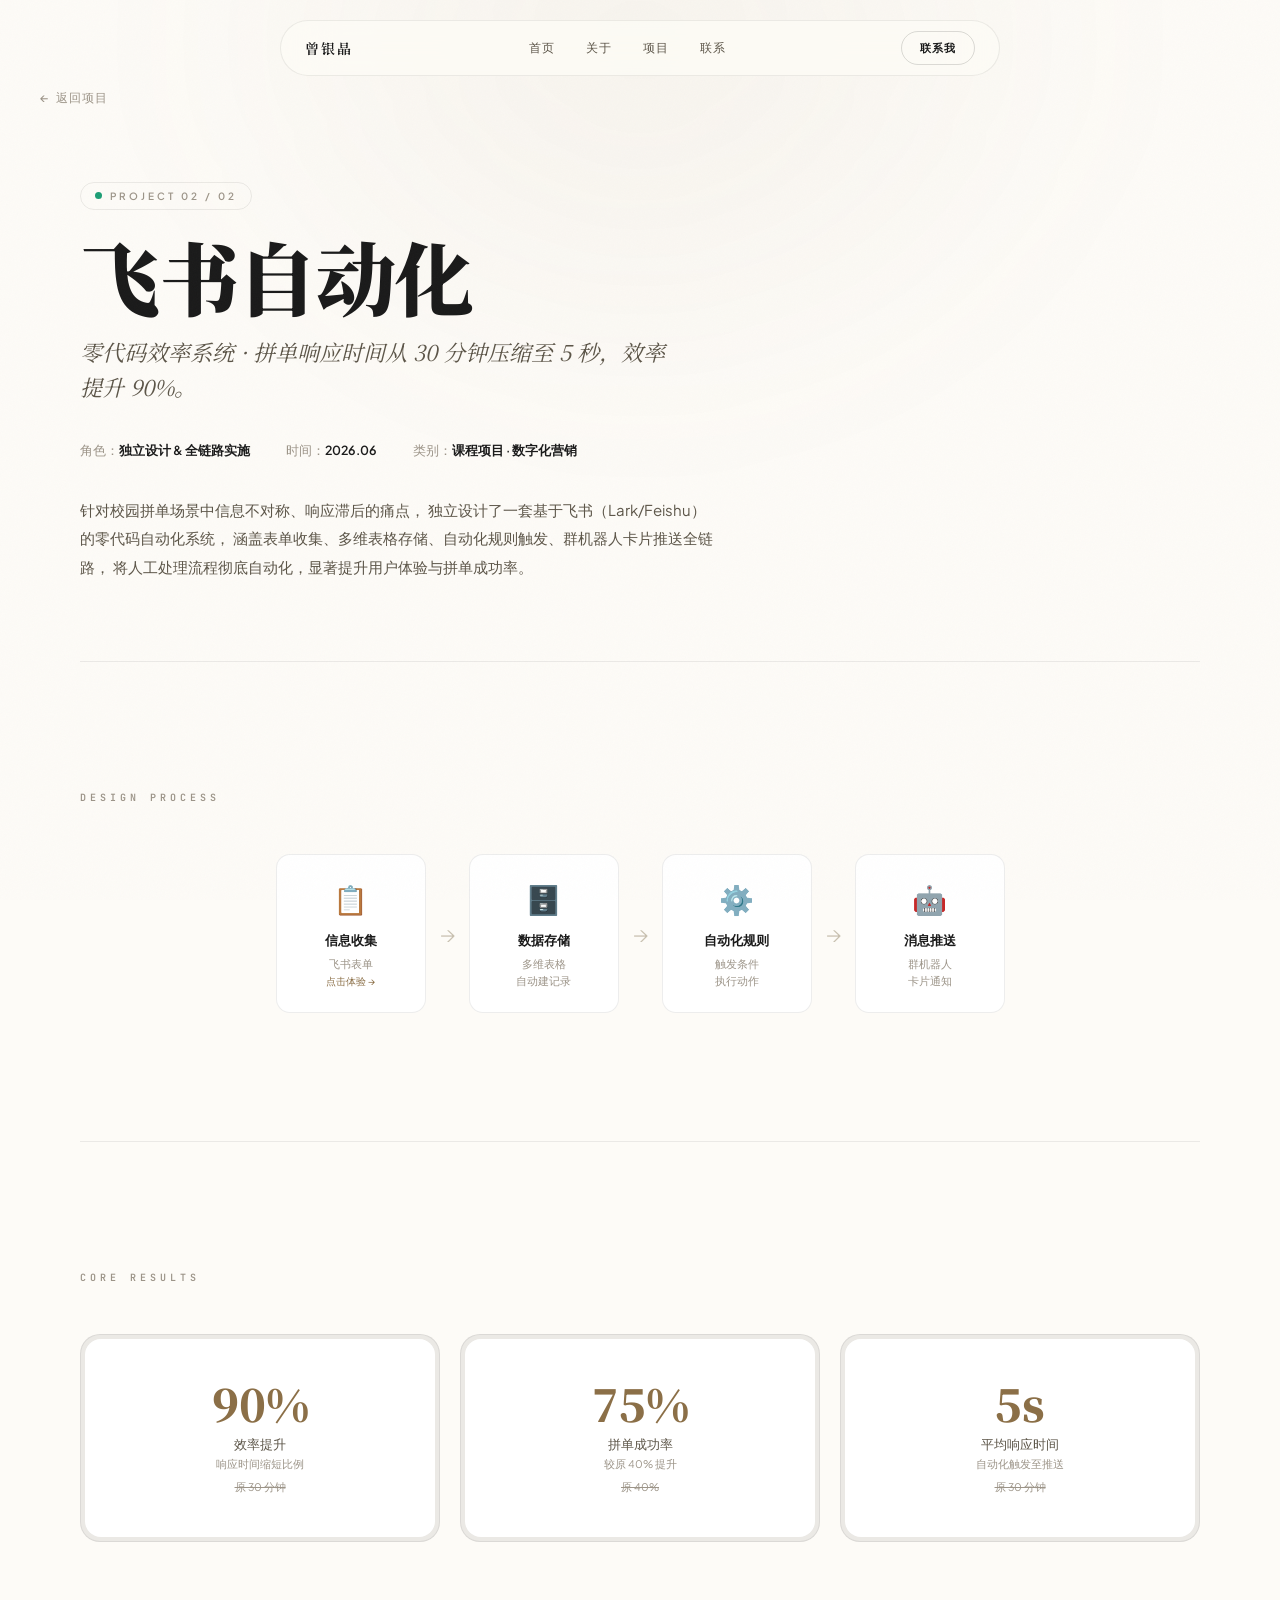
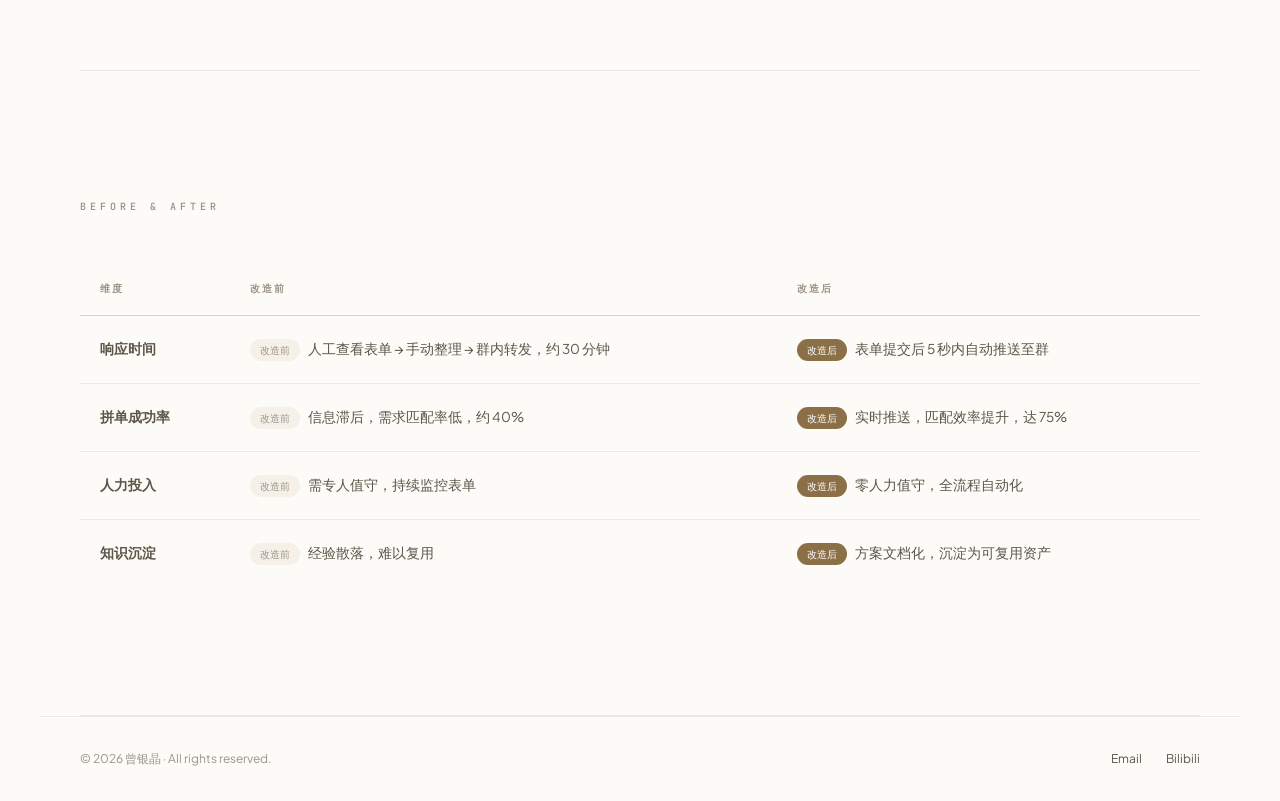
==== commit 47c4ffbf: "feishu-project: 修复我要拼单消息卡片遮挡bug(display:none立即隐藏) + 首页文案中文化(send email/download resume)" ====
--- a/feishu-project.html
+++ b/feishu-project.html
@@ -791,6 +791,7 @@
         '<div class="msg-card-field"><span class="msg-card-field-label">联系方式</span><span class="msg-card-field-value">' + fd.contact + '</span></div>' +
         '<div class="msg-card-field"><span class="msg-card-field-label">姓名</span><span class="msg-card-field-value">' + fd.name + '</span></div>' +
         '<div class="msg-card-field"><span class="msg-card-field-label">创建时间</span><span class="msg-card-field-value">' + fd.created + '</span></div>';
+      document.getElementById('msgCardOverlay').style.display = '';
       document.getElementById('msgCardOverlay').classList.add('active');
       document.body.style.overflow = 'hidden';
       // Reset join button state
@@ -804,7 +805,9 @@
     }
 
     function resetExperience() {
-      document.getElementById('msgCardOverlay').classList.remove('active');
+      var card = document.getElementById('msgCardOverlay');
+      card.classList.remove('active');
+      card.style.display = 'none';
 
       // Reset flow nodes
       var nodes = document.querySelectorAll('.flow-node');
@@ -833,8 +836,11 @@
 
     var joinCount = 0;
     function joinOrder() {
-      // Hide message card first, then open personal info form
-      document.getElementById('msgCardOverlay').classList.remove('active');
+      // Force-hide message card immediately (no transition)
+      var card = document.getElementById('msgCardOverlay');
+      card.classList.remove('active');
+      card.style.display = 'none';
+      // Show personal info form
       document.getElementById('joinFormOverlay').classList.add('active');
       document.body.style.overflow = 'hidden';
     }
@@ -885,7 +891,9 @@
     }
 
     function launchNew() {
-      document.getElementById('msgCardOverlay').classList.remove('active');
+      var card = document.getElementById('msgCardOverlay');
+      card.classList.remove('active');
+      card.style.display = 'none';
       // Reset flow nodes
       var nodes = document.querySelectorAll('.flow-node');
       nodes.forEach(function(n) { n.classList.remove('flow-active'); });
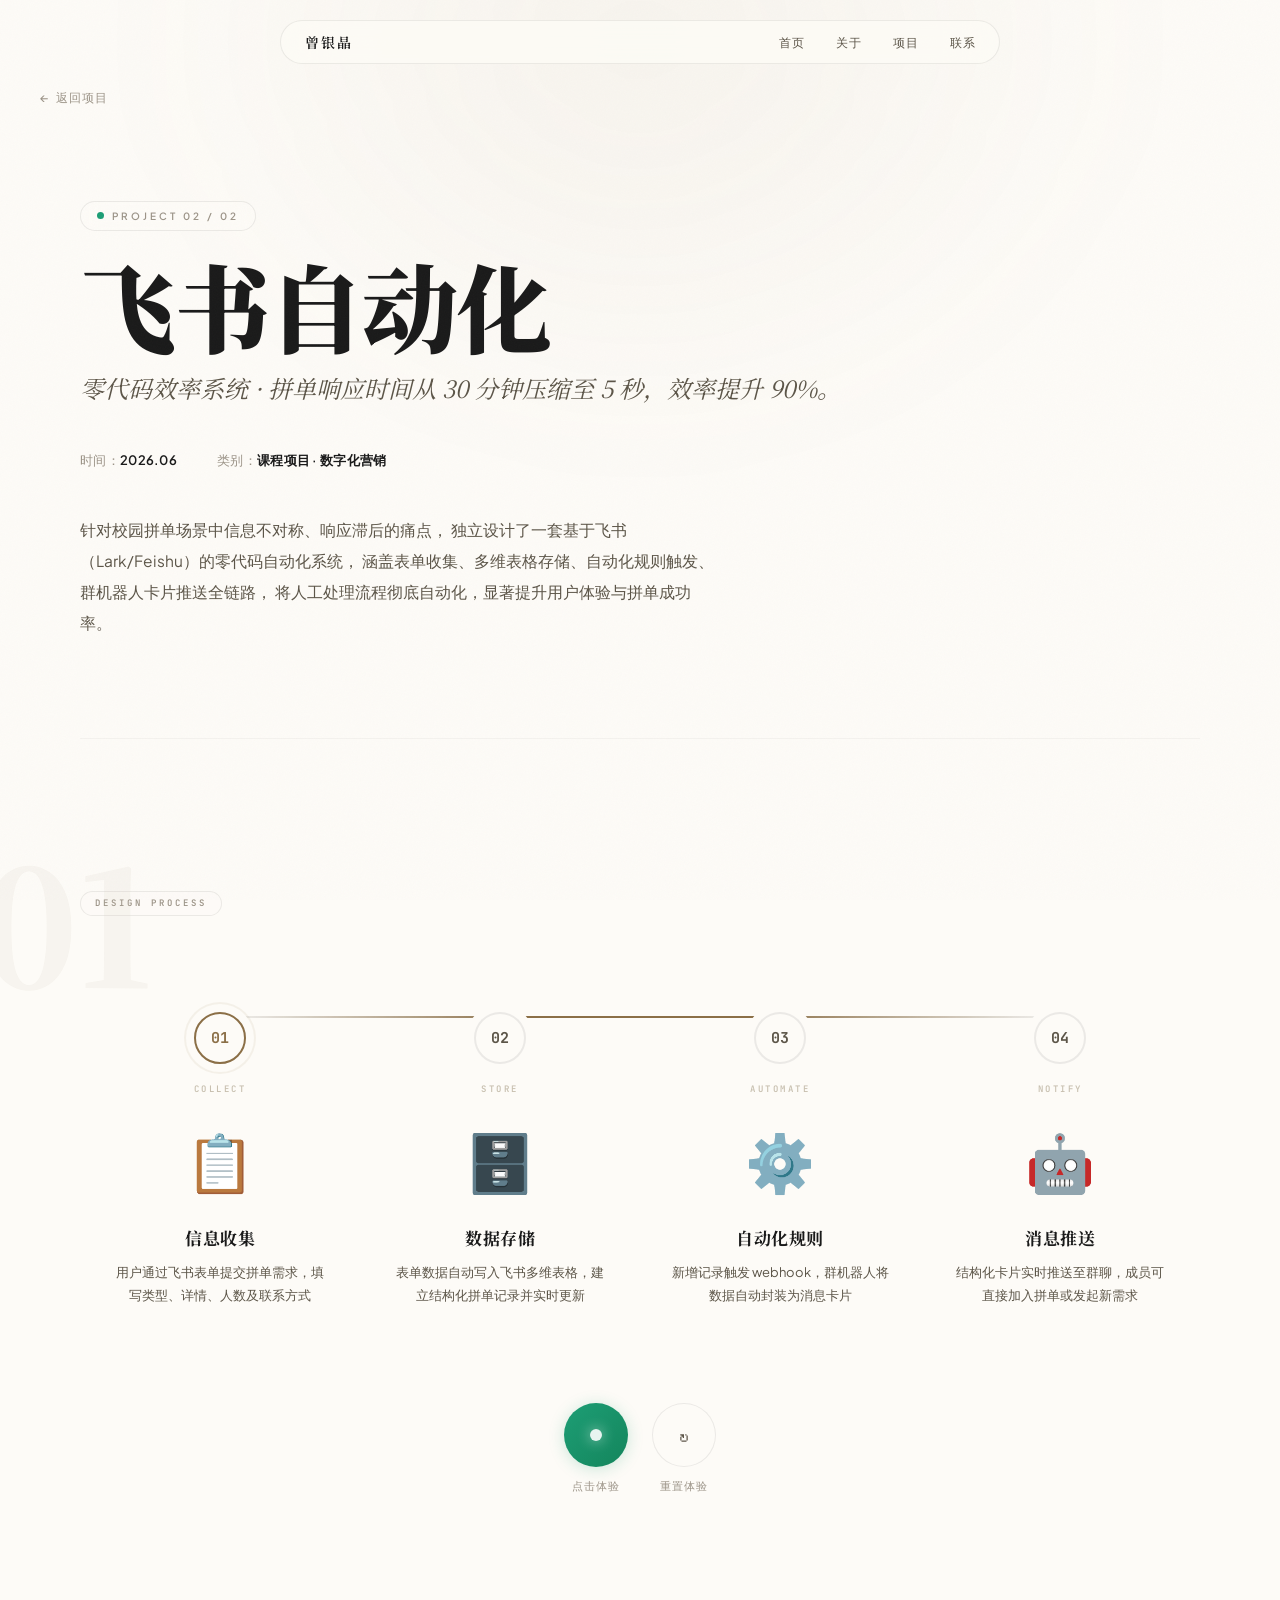
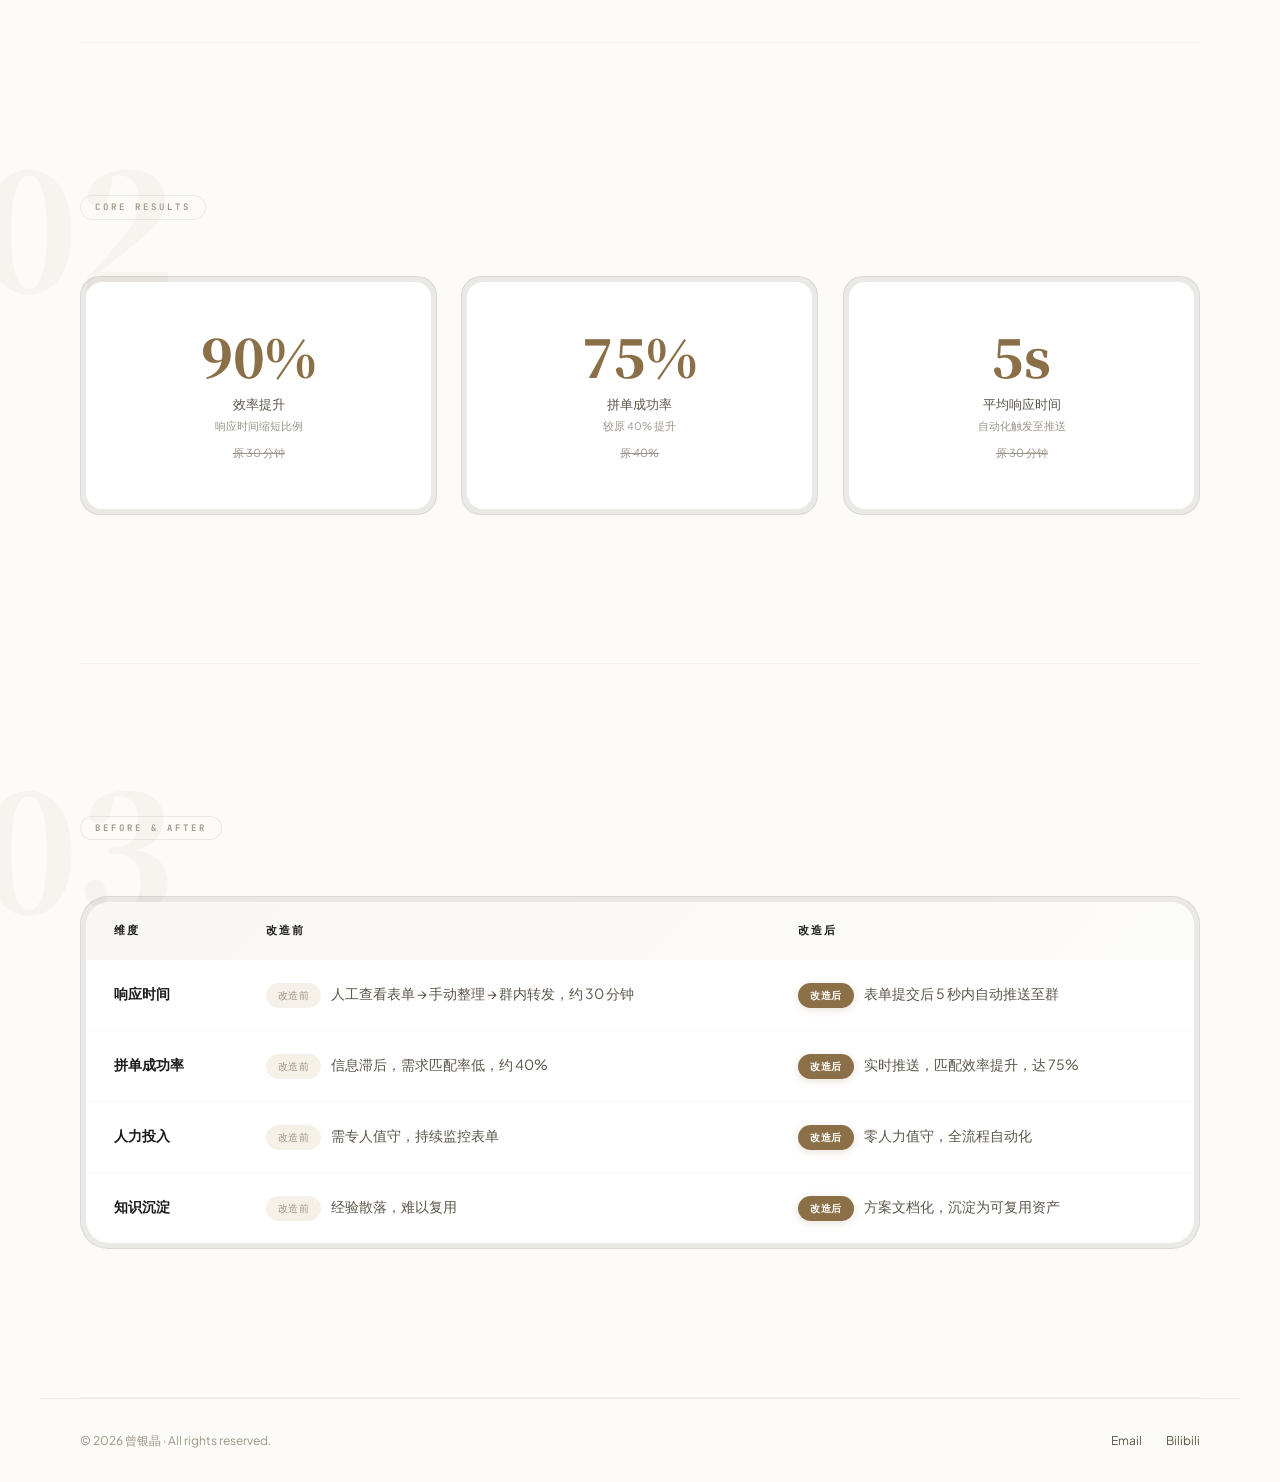
==== commit 23297e3e: "feat: 作品集全页优化 — 导航栏添加联系链接 / About Me 简历更新 / 影灵灵Pipeline手机端适配 / 相册拖拽bug修复 / 删除角色描述" ====
--- a/feishu-project.html
+++ b/feishu-project.html
@@ -146,79 +146,221 @@
     .back-link:hover { color: var(--text-dark); opacity: 1; }
 
     /* ============ HERO ============ */
-    .project-hero { padding: 180px 40px 80px; max-width: 1200px; margin: 0 auto; position: relative; z-index: 10; }
+    .project-hero { padding: 200px 40px 100px; max-width: 1200px; margin: 0 auto; position: relative; z-index: 10; }
     .project-eyebrow {
       display: inline-flex; align-items: center; gap: 8px;
-      padding: 5px 14px; border: 1px solid var(--border); border-radius: var(--radius-pill);
+      padding: 6px 16px; border: 1px solid var(--border); border-radius: var(--radius-pill);
       font-size: 10px; font-weight: 600; letter-spacing: 3px; color: var(--text-light);
-      text-transform: uppercase; margin-bottom: 24px;
-    }
-    .eyebrow-dot { width: 7px; height: 7px; background: #1D9E75; border-radius: 50%; }
+      text-transform: uppercase; margin-bottom: 28px;
+      background: rgba(253,251,247,0.5); backdrop-filter: blur(8px);
+      transition: all 0.4s var(--ease-lux);
+    }
+    .project-eyebrow:hover { border-color: var(--accent); color: var(--accent); background: var(--accent-soft); }
+    .eyebrow-dot { width: 7px; height: 7px; background: #1D9E75; border-radius: 50%; animation: dotPulse 2.4s ease-in-out infinite; }
+    @keyframes dotPulse {
+      0%, 100% { transform: scale(1); opacity: 1; }
+      50% { transform: scale(1.8); opacity: 0.5; }
+    }
     .project-hero-title {
-      font-family: var(--font-serif); font-size: clamp(42px, 8vw, 80px); font-weight: 900;
-      line-height: 1.05; letter-spacing: -1.5px; margin-bottom: 16px;
+      font-family: var(--font-serif); font-size: clamp(48px, 9vw, 96px); font-weight: 900;
+      line-height: 0.95; letter-spacing: -2px; margin-bottom: 20px;
     }
     .project-hero-subtitle {
-      font-family: var(--font-serif); font-size: clamp(17px, 2.5vw, 22px);
-      font-weight: 400; font-style: italic; color: var(--text-medium); margin-bottom: 36px; max-width: 600px;
-    }
-    .project-hero-meta { display: flex; gap: 36px; margin-bottom: 36px; flex-wrap: wrap; }
-    .meta-item { font-size: 12.5px; color: var(--text-light); }
+      font-family: var(--font-serif); font-size: clamp(18px, 2.5vw, 24px);
+      font-weight: 400; font-style: italic; color: var(--text-medium); margin-bottom: 44px;
+      white-space: nowrap; line-height: 1.5;
+    }
+    .project-hero-meta { display: flex; gap: 40px; margin-bottom: 44px; flex-wrap: wrap; }
+    .meta-item { font-size: 13px; color: var(--text-light); letter-spacing: 0.3px; }
     .meta-item strong { color: var(--text-dark); font-weight: 600; }
     .project-hero-desc {
-      max-width: 640px; font-size: 15px; line-height: 1.9; color: var(--text-medium);
+      max-width: 640px; font-size: 15.5px; line-height: 2; color: var(--text-medium);
     }
 
     /* ============ SECTION DIVIDER ============ */
-    .section-divider { border: none; border-top: 1px solid var(--border); margin: 0 auto; width: calc(100% - 80px); max-width: 1120px; }
+    .section-divider { border: none; border-top: 1px solid var(--border); margin: 0 auto; width: calc(100% - 80px); max-width: 1120px; opacity: 0.5; }
 
     /* ============ SECTIONS ============ */
-    .detail-section { padding: 128px 40px; max-width: 1200px; margin: 0 auto; position: relative; z-index: 10; }
-    .section-label {
-      font-family: var(--font-mono); font-size: 10px; font-weight: 600;
-      letter-spacing: 4px; color: var(--text-light); margin-bottom: 48px;
+    .detail-section { padding: 148px 40px; max-width: 1200px; margin: 0 auto; position: relative; z-index: 10; }
+    .section-chip {
+      display: inline-flex; align-items: center; gap: 7px;
+      padding: 4px 14px; border: 1px solid var(--border); border-radius: var(--radius-pill);
+      font-family: var(--font-mono); font-size: 9px; font-weight: 600;
+      letter-spacing: 3px; color: var(--text-light); margin-bottom: 56px;
+      text-transform: uppercase; background: rgba(253,251,247,0.6);
+    }
+    .section-number {
+      position: absolute; top: 100px; left: -60px; font-family: var(--font-serif);
+      font-size: clamp(80px, 14vw, 160px); font-weight: 900; color: var(--text-faint);
+      opacity: 0.12; line-height: 1; pointer-events: none; z-index: 0;
+      transition: opacity 0.8s var(--ease-lux);
+    }
+
+    /* Double-Bezel data cards */
+    .data-grid { display: grid; grid-template-columns: repeat(3, 1fr); gap: 24px; margin-top: 0; }
+    .data-grid .fade-up:nth-child(1) { transition-delay: 0ms; }
+    .data-grid .fade-up:nth-child(2) { transition-delay: 100ms; }
+    .data-grid .fade-up:nth-child(3) { transition-delay: 200ms; }
+    .data-shell {
+      padding: 5px; border: 1px solid var(--border); border-radius: var(--radius-md);
+      background: var(--border); 
+      transition: transform 0.6s var(--ease-lux), box-shadow 0.6s var(--ease-lux), border-color 0.5s var(--ease-lux);
+    }
+    .data-shell:hover { 
+      transform: translateY(-6px); 
+      box-shadow: 0 24px 60px rgba(0,0,0,0.06), 0 0 0 1px rgba(139,111,71,0.12);
+      border-color: rgba(139,111,71,0.25);
+    }
+    .data-shell:active { transform: translateY(-2px) scale(0.99); }
+    .data-core {
+      background: white; border-radius: 16px; padding: 48px 32px; text-align: center;
+      box-shadow: inset 0 1px 1px rgba(255,255,255,0.3);
+      transition: transform 0.6s var(--ease-lux);
+    }
+    .data-shell:hover .data-core { transform: scale(1.02); }
+    .data-number { 
+      font-family: var(--font-serif); font-size: 52px; font-weight: 900; 
+      color: var(--accent); line-height: 1; margin-bottom: 4px;
+      transition: transform 0.5s var(--ease-spring), color 0.5s var(--ease-lux);
+    }
+    .data-shell:hover .data-number { transform: scale(1.06); color: #6B4F35; }
+    .data-label { font-size: 13px; color: var(--text-medium); margin-top: 12px; line-height: 1.6; }
+    .data-before { font-size: 11px; color: var(--text-light); margin-top: 8px; text-decoration: line-through; }
+
+    /* Process Flow — Horizontal Grid */
+    .flow-chart {
+      display: grid;
+      grid-template-columns: repeat(4, 1fr);
+      gap: 0;
+      position: relative;
+      padding: 20px 0;
+    }
+    /* Connecting line through step numbers */
+    .flow-chart::after {
+      content: '';
+      position: absolute;
+      top: 44px;
+      left: calc(12.5% + 24px);
+      right: calc(12.5% + 24px);
+      height: 2px;
+      background: linear-gradient(to right,
+        var(--border) 0%, var(--accent) 35%, var(--accent) 65%, var(--border) 100%);
+      z-index: 0;
+      border-radius: 1px;
+    }
+    .flow-node {
+      position: relative;
+      z-index: 1;
+      padding: 90px 20px 32px;
+      text-align: center;
+      background: transparent;
+      border: none;
+      border-radius: 0;
+      box-shadow: none;
+      transition: transform 0.45s var(--ease-lux);
+    }
+    .flow-node:hover {
+      transform: translateY(-6px);
+    }
+    .flow-node-num {
+      position: absolute;
+      top: 20px;
+      left: 50%;
+      transform: translateX(-50%);
+      width: 52px;
+      height: 52px;
+      border-radius: 50%;
+      background: var(--bg-primary);
+      border: 2.5px solid var(--border);
+      display: flex;
+      align-items: center;
+      justify-content: center;
+      font-family: var(--font-mono);
+      font-size: 15px;
+      font-weight: 700;
+      color: var(--text-medium);
+      z-index: 2;
+      transition: all 0.45s var(--ease-lux);
+      box-shadow: 0 0 0 8px var(--bg-primary);
+    }
+    /* Step line label */
+    .flow-node-label {
+      display: block;
+      font-family: var(--font-mono);
+      font-size: 9px;
+      font-weight: 600;
+      letter-spacing: 2.5px;
+      color: var(--text-faint);
       text-transform: uppercase;
-    }
-
-    /* Double-Bezel data cards */
-    .data-grid { display: grid; grid-template-columns: repeat(3, 1fr); gap: 20px; margin-top: 0; }
-    .data-shell {
-      padding: 4px; border: 1px solid var(--border); border-radius: var(--radius-md);
-      background: var(--border); transition: transform 0.6s var(--ease-lux), box-shadow 0.6s var(--ease-lux);
-    }
-    .data-shell:hover { transform: translateY(-3px); box-shadow: 0 16px 48px rgba(0,0,0,0.04); }
-    .data-core {
-      background: white; border-radius: 16px; padding: 42px 28px; text-align: center;
+      margin-bottom: 20px;
+      transition: color 0.45s var(--ease-lux);
+    }
+    .flow-node:hover .flow-node-label { color: var(--accent); }
+    .flow-node-icon {
+      font-size: 56px;
+      margin-bottom: 18px;
+      display: block;
+      transition: transform 0.5s var(--ease-spring);
+    }
+    .flow-node:hover .flow-node-icon { transform: scale(1.08); }
+    .flow-node-title {
+      font-family: var(--font-serif);
+      font-size: 17px;
+      font-weight: 700;
+      margin-bottom: 10px;
+      letter-spacing: 0.5px;
+    }
+    .flow-node-desc {
+      font-size: 13px;
+      color: var(--text-medium);
+      line-height: 1.75;
+      max-width: 220px;
+      margin: 0 auto;
+    }
+    .flow-arrow { 
+      display: none;
+    }
+    .flow-cascade-dot {
+      display: none;
+    }
+
+    /* Comparison table — editorial magazine spread */
+    .comparison-shell {
+      padding: 5px; border: 1px solid var(--border); border-radius: var(--radius-lg);
+      background: var(--border); overflow: hidden;
+    }
+    .comparison-core {
+      background: white; border-radius: 23px; overflow: hidden;
       box-shadow: inset 0 1px 1px rgba(255,255,255,0.3);
     }
-    .data-number { font-family: var(--font-serif); font-size: 44px; font-weight: 900; color: var(--accent); line-height: 1; }
-    .data-label { font-size: 12.5px; color: var(--text-medium); margin-top: 10px; line-height: 1.5; }
-    .data-before { font-size: 10.5px; color: var(--text-light); margin-top: 6px; text-decoration: line-through; }
-
-    /* Flow chart */
-    .flow-chart { display: flex; align-items: center; gap: 0; flex-wrap: wrap; justify-content: center; }
-    .flow-node {
-      background: white; border: 1px solid var(--border); border-radius: var(--radius-sm);
-      padding: 22px 28px; text-align: center; min-width: 150px;
-      transition: transform 0.5s var(--ease-lux), box-shadow 0.5s var(--ease-lux);
-    }
-    .flow-node:hover { transform: translateY(-3px); box-shadow: 0 8px 32px rgba(0,0,0,0.04); }
-    .flow-node-icon { font-size: 28px; margin-bottom: 8px; }
-    .flow-node-title { font-size: 13px; font-weight: 600; margin-bottom: 4px; }
-    .flow-node-desc { font-size: 11px; color: var(--text-light); }
-    .flow-arrow { font-size: 22px; color: var(--text-faint); padding: 0 14px; font-weight: 300; }
-
-    /* Comparison table */
     .comparison-table { width: 100%; border-collapse: collapse; }
+    .comparison-table thead tr { background: linear-gradient(135deg, rgba(139,111,71,0.06) 0%, rgba(139,111,71,0.02) 100%); }
     .comparison-table th {
-      font-family: var(--font-mono); font-size: 10px; font-weight: 600; letter-spacing: 2px;
-      color: var(--text-light); padding: 18px 20px; text-align: left;
-      border-bottom: 1px solid var(--border-hover); text-transform: uppercase;
-    }
-    .comparison-table td { padding: 22px 20px; font-size: 13.5px; color: var(--text-medium); border-bottom: 1px solid var(--border); vertical-align: top; }
-    .comparison-table tr:last-child td { border-bottom: none; }
-    .tag-before { display: inline-block; font-size: 10px; padding: 3px 10px; background: #F5F1E9; color: var(--text-light); border-radius: var(--radius-pill); margin-right: 6px; }
-    .tag-after { display: inline-block; font-size: 10px; padding: 3px 10px; background: var(--accent); color: white; border-radius: var(--radius-pill); margin-right: 6px; }
+      font-family: var(--font-mono); font-size: 11px; font-weight: 600; letter-spacing: 2px;
+      color: var(--text-dark); padding: 20px 24px; text-align: left;
+      text-transform: uppercase;
+    }
+    .comparison-table th:first-child { padding-left: 28px; }
+    .comparison-table td { 
+      padding: 22px 24px; font-size: 14px; color: var(--text-medium); 
+      border-bottom: 1px solid rgba(26,26,26,0.04); 
+      vertical-align: top; line-height: 1.7;
+    }
+    .comparison-table td:first-child { padding-left: 28px; font-weight: 600; color: var(--text-dark); }
+    .comparison-table tbody tr { transition: background 0.4s var(--ease-lux); }
+    .comparison-table tbody tr:hover { background: rgba(253,251,247,0.6); }
+    .comparison-table tbody tr:last-child td { border-bottom: none; }
+    .tag-before { 
+      display: inline-block; font-size: 10px; padding: 4px 12px; 
+      background: #F5F1E9; color: var(--text-light); border-radius: var(--radius-pill); 
+      margin-right: 8px; font-weight: 500; letter-spacing: 0.5px;
+    }
+    .tag-after { 
+      display: inline-block; font-size: 10px; padding: 4px 12px; 
+      background: var(--accent); color: white; border-radius: var(--radius-pill); 
+      margin-right: 8px; font-weight: 600; letter-spacing: 0.5px;
+      box-shadow: 0 2px 8px rgba(139,111,71,0.2);
+    }
 
     /* Take-away box (Double-Bezel) */
     .takeaway-shell {
@@ -264,16 +406,57 @@
       .project-hero { padding: 150px 20px 56px; }
       .detail-section { padding: 80px 20px; }
       .section-divider { width: calc(100% - 40px); }
+      .section-number { left: 10px; top: 60px; font-size: 60px; opacity: 0.06; }
       .data-grid { grid-template-columns: 1fr; gap: 16px; }
-      .flow-chart { flex-direction: column; }
-      .flow-arrow { transform: rotate(90deg); padding: 8px 0; }
+      .data-grid .fade-up:nth-child(1),
+      .data-grid .fade-up:nth-child(2),
+      .data-grid .fade-up:nth-child(3) { transition-delay: 0ms; }
+      .flow-chart { grid-template-columns: repeat(2, 1fr); gap: 24px 12px; padding: 20px 0; }
+      .flow-chart::after { display: none; }
+      .flow-node { padding: 70px 12px 24px; }
+      .flow-node-num { width: 42px; height: 42px; font-size: 13px; top: 16px; }
+      .flow-node-icon { font-size: 44px; }
       .comparison-table { font-size: 12px; }
+      .comparison-table th, .comparison-table td { padding: 14px 12px; }
+      .comparison-table td:first-child, .comparison-table th:first-child { padding-left: 16px; }
       footer { flex-direction: column; gap: 12px; text-align: center; padding: 22px; }
     }
     @media (max-width: 560px) {
       .project-hero-title { letter-spacing: -0.5px; }
       .project-hero-meta { gap: 16px; }
+      .project-hero-subtitle { white-space: normal; }
       .takeaway-core { padding: 36px 24px; }
+      .section-number { display: none; }
+      .data-shell:hover { transform: translateY(-2px); }
+      .data-shell:hover .data-core { transform: none; }
+      .data-shell:hover .data-number { transform: none; }
+      .flow-chart { grid-template-columns: repeat(2, 1fr); gap: 10px; padding: 12px 0; }
+      .flow-chart::after { display: none; }
+      .flow-node { padding: 38px 14px 16px; text-align: center; border-radius: 14px; position: relative; }
+      .flow-node-num { position: absolute; left: 50%; top: -18px; transform: translateX(-50%); width: 36px; height: 36px; font-size: 12px; }
+      .flow-node-label { margin-bottom: 4px; font-size: 8px; letter-spacing: 2px; }
+      .flow-node-icon { font-size: 28px; margin-bottom: 4px; display: block; }
+      .flow-node-desc { max-width: 100%; font-size: 12px; line-height: 1.55; }
+      .flow-node-title { margin-bottom: 2px; font-size: 14px; }
+      .flow-actions { flex-direction: row; justify-content: center; margin-top: 20px; gap: 20px; }
+      .btn-flow-action { width: 56px; height: 56px; }
+      .btn-flow-primary .btn-flow-dot { width: 10px; height: 10px; }
+      .btn-flow-reset { font-size: 18px; }
+
+      .comparison-table, .comparison-table thead, .comparison-table tbody,
+      .comparison-table th, .comparison-table td, .comparison-table tr { display: block; }
+      .comparison-table thead { display: none; }
+      .comparison-table tbody tr {
+        padding: 16px 16px 14px; border-bottom: 1px solid rgba(26,26,26,0.06);
+      }
+      .comparison-table tbody tr:last-child { border-bottom: none; }
+      .comparison-table td {
+        padding: 4px 0; font-size: 12.5px; line-height: 1.65; border-bottom: none;
+      }
+      .comparison-table td:first-child {
+        padding-left: 0; font-size: 13px; font-weight: 700; margin-bottom: 4px;
+      }
+      .tag-before, .tag-after { font-size: 9px; padding: 3px 10px; margin-right: 6px; }
     }
 
     /* ============ FORM MODAL ============ */
@@ -286,33 +469,38 @@
     }
     .form-modal-overlay.active { opacity: 1; pointer-events: auto; }
     .form-modal {
-      background: white; border-radius: var(--radius-lg); max-width: 520px; width: calc(100% - 40px);
-      max-height: 85vh; overflow-y: auto; box-shadow: 0 24px 80px rgba(0,0,0,0.12);
-      padding: 40px 36px 32px;
+      background: transparent; padding: 5px; border: 1px solid var(--border);
+      border-radius: var(--radius-lg); max-width: 480px; width: calc(100% - 40px);
+      background: var(--border);
+      box-shadow: 0 32px 96px rgba(0,0,0,0.14), 0 0 0 1px rgba(26,26,26,0.04);
       transform: translateY(20px) scale(0.97);
       transition: transform 0.5s var(--ease-spring);
     }
     .form-modal-overlay.active .form-modal { transform: translateY(0) scale(1); }
+    .form-modal-inner {
+      background: white; border-radius: 23px; padding: 28px 28px 24px;
+      box-shadow: inset 0 1px 1px rgba(255,255,255,0.4);
+    }
     .form-modal-header {
-      display: flex; justify-content: space-between; align-items: center; margin-bottom: 28px;
-    }
-    .form-modal-title { font-family: var(--font-serif); font-size: 20px; font-weight: 700; }
+      display: flex; justify-content: space-between; align-items: center; margin-bottom: 18px;
+    }
+    .form-modal-title { font-family: var(--font-serif); font-size: 18px; font-weight: 700; }
     .form-modal-close {
-      width: 36px; height: 36px; border: 1px solid var(--border); border-radius: 50%;
-      background: none; cursor: pointer; font-size: 16px; color: var(--text-light);
+      width: 32px; height: 32px; border: 1px solid var(--border); border-radius: 50%;
+      background: none; cursor: pointer; font-size: 14px; color: var(--text-light);
       display: flex; align-items: center; justify-content: center;
       transition: all 0.3s var(--ease-lux);
     }
     .form-modal-close:hover { background: var(--text-dark); color: white; border-color: var(--text-dark); }
-    .form-group { margin-bottom: 20px; }
+    .form-group { margin-bottom: 12px; }
     .form-label {
-      display: block; font-size: 11px; font-weight: 600; letter-spacing: 1.5px;
-      color: var(--text-medium); margin-bottom: 6px; text-transform: uppercase;
+      display: block; font-size: 10px; font-weight: 600; letter-spacing: 1.5px;
+      color: var(--text-medium); margin-bottom: 4px; text-transform: uppercase;
     }
     .form-required { color: #E05050; margin-left: 2px; }
     .form-input, .form-select, .form-datetime {
-      width: 100%; padding: 12px 16px; border: 1px solid var(--border); border-radius: var(--radius-sm);
-      font-family: var(--font-sans); font-size: 14px; color: var(--text-dark);
+      width: 100%; padding: 10px 14px; border: 1px solid var(--border); border-radius: var(--radius-sm);
+      font-family: var(--font-sans); font-size: 13px; color: var(--text-dark);
       background: var(--bg-primary); outline: none;
       transition: border-color 0.3s var(--ease-lux), box-shadow 0.3s var(--ease-lux);
     }
@@ -322,35 +510,151 @@
     .form-input::placeholder { color: var(--text-faint); }
     .form-select { cursor: pointer; appearance: none; background-image: url("data:image/svg+xml,%3Csvg xmlns='http://www.w3.org/2000/svg' width='12' height='12' viewBox='0 0 12 12'%3E%3Cpath d='M3 5l3 3 3-3' fill='none' stroke='%239C9488' stroke-width='1.5'/%3E%3C/svg%3E"); background-repeat: no-repeat; background-position: right 14px center; padding-right: 40px; }
     .form-readonly { background: var(--bg-secondary); color: var(--text-light); cursor: not-allowed; }
-    .form-row { display: grid; grid-template-columns: 1fr 1fr; gap: 16px; }
-    .form-actions { display: flex; gap: 12px; margin-top: 32px; }
+    .form-row { display: grid; grid-template-columns: 1fr 1fr; gap: 12px; }
+    .form-actions { display: flex; gap: 10px; margin-top: 20px; }
     .btn-clear {
-      flex: 1; padding: 13px 24px; border: 1px solid var(--border); border-radius: var(--radius-pill);
-      background: white; font-family: var(--font-sans); font-size: 13px; font-weight: 600;
+      flex: 1; padding: 11px 20px; border: 1px solid var(--border); border-radius: var(--radius-pill);
+      background: white; font-family: var(--font-sans); font-size: 12px; font-weight: 600;
       color: var(--text-medium); cursor: pointer; transition: all 0.35s var(--ease-lux);
       letter-spacing: 0.5px;
     }
     .btn-clear:hover { background: #fff0f0; border-color: #E05050; color: #E05050; }
     .btn-submit {
-      flex: 1.5; padding: 13px 24px; border: none; border-radius: var(--radius-pill);
+      flex: 1.5; padding: 11px 20px; border: none; border-radius: var(--radius-pill);
       background: linear-gradient(135deg, #8B6F47 0%, #6B4F35 100%);
-      font-family: var(--font-sans); font-size: 13px; font-weight: 600;
+      font-family: var(--font-sans); font-size: 12px; font-weight: 600;
       color: white; cursor: pointer; transition: all 0.35s var(--ease-lux);
       letter-spacing: 0.5px;
     }
     .btn-submit:hover { opacity: 0.9; transform: translateY(-1px); box-shadow: 0 4px 16px rgba(139,111,71,0.25); }
 
     /* Flow node active state */
-    .flow-node.flow-active {
-      border-color: #1D9E75 !important;
-      box-shadow: 0 0 0 4px rgba(29,158,117,0.08), 0 4px 16px rgba(29,158,117,0.06);
-      background: #F6FCF9;
-    }
+    .flow-node.flow-active .flow-node-num {
+      background: #1D9E75;
+      border-color: #1D9E75;
+      color: white;
+      box-shadow: 0 0 0 10px rgba(29,158,117,0.12), 0 0 0 8px var(--bg-primary);
+    }
+    .flow-node.flow-active .flow-node-label { color: #1D9E75; }
     .flow-node.flow-active .flow-node-icon { animation: popIn 0.4s var(--ease-spring); }
     @keyframes popIn {
       0% { transform: scale(0.8); opacity: 0.5; }
       60% { transform: scale(1.15); }
       100% { transform: scale(1); opacity: 1; }
+    }
+
+    /* Clickable flow node */
+    .flow-node-clickable { cursor: pointer; }
+    .flow-node-clickable .flow-node-num {
+      border-color: var(--accent);
+      color: var(--accent);
+      box-shadow: 0 0 0 8px var(--bg-primary), 0 0 0 10px rgba(139,111,71,0.08);
+    }
+    .flow-node-clickable:hover .flow-node-num {
+      border-color: var(--text-dark);
+      color: var(--text-dark);
+      box-shadow: 0 0 0 8px var(--bg-primary), 0 0 0 10px rgba(26,26,26,0.08);
+    }
+
+    /* 4th node — reopen message card after close */
+    .flow-node-reopen { cursor: pointer; }
+    .flow-node-reopen .flow-node-icon {
+      transition: transform 0.3s var(--ease-lux);
+    }
+    .flow-node-reopen:hover .flow-node-icon {
+      transform: scale(1.12) rotate(5deg);
+    }
+    .flow-node-reopen .flow-node-num {
+      border-color: rgba(29,158,117,0.4);
+      color: #1D9E75;
+      box-shadow: 0 0 0 8px var(--bg-primary), 0 0 0 10px rgba(29,158,117,0.06);
+    }
+    .flow-node-reopen:hover .flow-node-num {
+      border-color: #1D9E75;
+      background: rgba(29,158,117,0.06);
+    }
+
+    /* ============================================
+       FLOW ACTION BUTTONS — below process cards
+       ============================================ */
+    .flow-actions {
+      display: flex;
+      gap: 24px;
+      justify-content: center;
+      margin-top: 44px;
+    }
+    .flow-action-item {
+      display: flex;
+      flex-direction: column;
+      align-items: center;
+      gap: 10px;
+    }
+    .flow-action-label {
+      font-family: var(--font-sans);
+      font-size: 11px;
+      font-weight: 500;
+      color: var(--text-light);
+      letter-spacing: 1px;
+      text-align: center;
+    }
+    .btn-flow-action {
+      display: inline-flex;
+      align-items: center;
+      justify-content: center;
+      width: 64px;
+      height: 64px;
+      border-radius: 50%;
+      border: none;
+      font-family: var(--font-sans);
+      font-size: 13px;
+      font-weight: 600;
+      letter-spacing: 1px;
+      cursor: pointer;
+      transition: all 0.45s var(--ease-lux);
+      flex-shrink: 0;
+    }
+    .btn-flow-primary {
+      background: linear-gradient(135deg, #1D9E75 0%, #14855C 100%);
+      color: white;
+      box-shadow: 0 2px 16px rgba(29,158,117,0.22);
+    }
+    .btn-flow-primary:hover {
+      transform: translateY(-2px) scale(1.05);
+      box-shadow: 0 6px 28px rgba(29,158,117,0.32);
+    }
+    .btn-flow-primary:active {
+      transform: translateY(0) scale(0.95);
+      transition: transform 0.1s;
+    }
+    .btn-flow-dot {
+      display: inline-block;
+      width: 12px;
+      height: 12px;
+      border-radius: 50%;
+      background: rgba(255,255,255,0.9);
+      box-shadow: 0 0 14px rgba(255,255,255,0.6);
+      animation: pulseDot 1.8s ease-in-out infinite;
+    }
+    @keyframes pulseDot {
+      0%, 100% { opacity: 0.6; transform: scale(1); }
+      50% { opacity: 1; transform: scale(1.4); }
+    }
+    .btn-flow-reset {
+      background: var(--bg-primary);
+      border: 1.5px solid var(--border);
+      color: var(--text-medium);
+      font-size: 20px;
+      font-weight: 400;
+    }
+    .btn-flow-reset:hover {
+      border-color: var(--text-dark);
+      color: var(--text-dark);
+      background: var(--bg-warm);
+      transform: translateY(-2px) scale(1.05);
+    }
+    .btn-flow-reset:active {
+      transform: translateY(0) scale(0.95);
+      transition: transform 0.1s;
     }
 
     /* Message card overlay */
@@ -363,60 +667,193 @@
     }
     .msg-card-overlay.active { opacity: 1; pointer-events: auto; }
     .msg-card {
-      background: white; border-radius: var(--radius-lg); max-width: 420px; width: calc(100% - 40px);
-      box-shadow: 0 24px 80px rgba(0,0,0,0.14);
-      overflow: hidden;
+      background: white;
+      border-radius: 20px;
+      max-width: 440px;
+      width: calc(100% - 40px);
       transform: translateY(30px) scale(0.96);
       transition: transform 0.6s var(--ease-spring);
+      box-shadow: 0 32px 96px rgba(0,0,0,0.16), 0 8px 32px rgba(0,0,0,0.08);
     }
     .msg-card-overlay.active .msg-card { transform: translateY(0) scale(1); }
-    .msg-card-top {
+    /* Header */
+    .msg-card-header {
       background: linear-gradient(135deg, #1D9E75 0%, #14855C 100%);
-      padding: 16px 20px; display: flex; align-items: center; gap: 10px;
-    }
-    .msg-card-bot-icon {
-      width: 32px; height: 32px; background: rgba(255,255,255,0.2); border-radius: 8px;
-      display: flex; align-items: center; justify-content: center; font-size: 16px;
-    }
-    .msg-card-bot-name { font-size: 13px; font-weight: 600; color: white; }
-    .msg-card-bot-sub { font-size: 10px; color: rgba(255,255,255,0.7); }
-    .msg-card-body { padding: 20px; }
-    .msg-card-title { font-size: 15px; font-weight: 700; margin-bottom: 14px; }
-    .msg-card-field { display: flex; justify-content: space-between; padding: 6px 0; font-size: 12px; border-bottom: 1px solid var(--border); }
-    .msg-card-field:last-child { border-bottom: none; }
-    .msg-card-field-label { color: var(--text-light); }
-    .msg-card-field-value { color: var(--text-dark); font-weight: 500; text-align: right; }
-    .msg-card-actions {
-      display: flex; gap: 10px; padding: 0 20px 16px;
-    }
-    .btn-join {
-      flex: 1; padding: 12px; border: none; border-radius: var(--radius-pill);
+      padding: 16px 20px;
+      display: flex; align-items: center; gap: 12px;
+      position: relative;
+    }
+    .msg-card-close {
+      position: absolute; top: 12px; right: 14px;
+      width: 28px; height: 28px; border-radius: 50%;
+      border: 1px solid rgba(255,255,255,0.3);
+      background: rgba(255,255,255,0.1);
+      color: white; font-size: 14px; cursor: pointer;
+      display: flex; align-items: center; justify-content: center;
+      transition: all 0.3s;
+      line-height: 1;
+    }
+    .msg-card-close:hover { background: rgba(255,255,255,0.25); border-color: rgba(255,255,255,0.6); }
+    .msg-card-bot-avatar {
+      width: 36px; height: 36px; border-radius: 10px;
+      background: rgba(255,255,255,0.18);
+      display: flex; align-items: center; justify-content: center;
+      font-size: 18px;
+      backdrop-filter: blur(4px);
+    }
+    .msg-card-bot-info { color: white; }
+    .msg-card-bot-name { font-size: 13px; font-weight: 600; line-height: 1.3; }
+    .msg-card-bot-sub { font-size: 10px; opacity: 0.7; }
+    /* Body */
+    .msg-card-body { padding: 20px 20px 16px; }
+    /* Order banner */
+    .msg-card-order-banner {
+      display: flex; align-items: center; gap: 10px;
+      margin-bottom: 14px; padding-bottom: 12px;
+      border-bottom: 1px solid var(--border);
+    }
+    .msg-card-order-icon { font-size: 24px; line-height: 1; }
+    .msg-card-order-title {
+      font-family: var(--font-serif); font-size: 16px; font-weight: 700;
+      color: var(--text-dark); line-height: 1.3;
+    }
+    .msg-card-order-badge {
+      display: inline-block; margin-top: 2px;
+      font-family: var(--font-sans); font-size: 9px; font-weight: 600;
+      padding: 2px 8px; border-radius: 5px;
+      background: rgba(29,158,117,0.08); color: #1D9E75;
+      letter-spacing: 1px;
+    }
+    /* Detail highlight box */
+    .msg-card-detail-box {
+      background: var(--bg-secondary);
+      border-radius: 12px;
+      padding: 12px 14px;
+      margin-bottom: 10px;
+    }
+    .msg-card-detail-box .msg-card-detail-type {
+      font-size: 9px; font-weight: 600; color: var(--accent);
+      letter-spacing: 1.5px; text-transform: uppercase; margin-bottom: 3px;
+    }
+    .msg-card-detail-box .msg-card-detail-text {
+      font-size: 13px; font-weight: 600; color: var(--text-dark); line-height: 1.35;
+    }
+    /* Info rows in a clean grid */
+    .msg-card-info-grid {
+      display: grid; grid-template-columns: 1fr 1fr;
+      gap: 8px 16px; margin-bottom: 4px;
+    }
+    .msg-card-info-item {
+      display: flex; flex-direction: column; gap: 1px;
+    }
+    .msg-card-info-label {
+      font-size: 9px; font-weight: 600; letter-spacing: 1.2px;
+      color: var(--text-light); text-transform: uppercase;
+    }
+    .msg-card-info-value {
+      font-size: 12px; font-weight: 500; color: var(--text-dark);
+    }
+    .msg-card-info-value.highlight { color: #1D9E75; font-weight: 600; }
+    /* Footer actions */
+    .msg-card-footer {
+      padding: 14px 20px 20px;
+      display: flex; flex-direction: column; gap: 8px;
+    }
+    .msg-card-actions-row {
+      display: flex; gap: 8px;
+    }
+    .btn-msg-primary {
+      flex: 1; padding: 11px 16px; border: none; border-radius: 12px;
       background: linear-gradient(135deg, #1D9E75 0%, #14855C 100%);
       font-family: var(--font-sans); font-size: 13px; font-weight: 600;
-      color: white; cursor: pointer; letter-spacing: 1px;
+      color: white; cursor: pointer; letter-spacing: 0.5px;
       transition: all 0.35s var(--ease-lux);
     }
-    .btn-join:hover { opacity: 0.9; transform: translateY(-1px); box-shadow: 0 4px 16px rgba(29,158,117,0.3); }
-    .btn-join.joined { background: #C8C0B0; pointer-events: none; }
-    .btn-launch {
-      flex: 1; padding: 12px; border: 1px solid var(--border); border-radius: var(--radius-pill);
+    .btn-msg-primary:hover { opacity: 0.92; transform: translateY(-1px); box-shadow: 0 4px 20px rgba(29,158,117,0.3); }
+    .btn-msg-primary.joined { background: #C8C0B0; pointer-events: none; opacity: 0.7; }
+    .btn-msg-secondary {
+      flex: 1; padding: 11px 16px; border: 1px solid var(--border); border-radius: 12px;
       background: white; font-family: var(--font-sans); font-size: 13px; font-weight: 600;
-      color: var(--text-dark); cursor: pointer; letter-spacing: 1px;
+      color: var(--text-dark); cursor: pointer; letter-spacing: 0.5px;
       transition: all 0.35s var(--ease-lux);
     }
-    .btn-launch:hover { background: var(--bg-secondary); }
-    .msg-card-reset {
-      display: block; width: calc(100% - 40px); margin: 0 auto 20px;
-      padding: 11px; border: 1px solid var(--border); border-radius: var(--radius-pill);
-      background: white; font-family: var(--font-sans); font-size: 12px; font-weight: 600;
-      color: var(--text-medium); cursor: pointer; text-align: center;
-      transition: all 0.35s var(--ease-lux);
-    }
-    .msg-card-reset:hover { background: var(--bg-secondary); color: var(--text-dark); }
-
-    /* Clickable flow node */
-    .flow-node-clickable { cursor: pointer; }
-    .flow-node-clickable:hover { border-color: var(--accent) !important; }
+    .btn-msg-secondary:hover { background: var(--bg-secondary); border-color: var(--accent); }
+    .btn-msg-reset {
+      padding: 6px; border: none; background: transparent;
+      font-size: 11px; color: var(--text-light); cursor: pointer;
+      text-align: center; letter-spacing: 0.5px;
+      transition: color 0.3s;
+    }
+    .btn-msg-reset:hover { color: var(--text-medium); }
+    /* Join confirmation line */
+    .join-confirm {
+      margin-top: 8px; padding: 8px 12px;
+      background: #F6FCF9; border-radius: 8px;
+      font-size: 11px; color: #14855C;
+      border: 1px solid rgba(29,158,117,0.12);
+    }
+
+    /* Join success banner — prominent success notification */
+    .join-success-banner {
+      margin-top: 10px; padding: 12px 14px;
+      background: linear-gradient(135deg, #F0FBF7 0%, #E7F7F0 100%);
+      border: 1px solid rgba(29,158,117,0.16);
+      border-radius: 12px;
+      text-align: center;
+      animation: successIn 0.5s var(--ease-spring);
+    }
+    @keyframes successIn {
+      0% { opacity: 0; transform: translateY(10px) scale(0.95); }
+      100% { opacity: 1; transform: translateY(0) scale(1); }
+    }
+    .join-success-icon {
+      display: block;
+      font-size: 24px;
+      margin-bottom: 4px;
+      animation: successBounce 0.6s var(--ease-spring) 0.15s both;
+    }
+    @keyframes successBounce {
+      0% { transform: scale(0); }
+      55% { transform: scale(1.25); }
+      100% { transform: scale(1); }
+    }
+    .join-success-title {
+      font-family: var(--font-serif);
+      font-size: 13px;
+      font-weight: 700;
+      color: #14855C;
+      margin-bottom: 6px;
+      letter-spacing: 0.5px;
+    }
+    .join-success-info {
+      display: flex;
+      flex-direction: column;
+      gap: 4px;
+      text-align: left;
+    }
+    .join-success-row {
+      display: flex;
+      align-items: center;
+      gap: 6px;
+      padding: 5px 10px;
+      background: rgba(255,255,255,0.7);
+      border-radius: 7px;
+      font-size: 11px;
+    }
+    .join-success-row-icon {
+      font-size: 14px;
+      flex-shrink: 0;
+    }
+    .join-success-row-label {
+      color: var(--text-light);
+      font-size: 9px;
+      margin-bottom: 0;
+    }
+    .join-success-row-value {
+      color: var(--text-dark);
+      font-weight: 600;
+      font-size: 12px;
+    }
   </style>
 </head>
 <body>
@@ -432,7 +869,6 @@
       <a href="index.html#projects" class="nav-link">项目</a>
       <a href="index.html#contact" class="nav-link">联系</a>
     </div>
-    <a href="index.html#contact" class="nav-cta">联系我</a>
     <div class="menu-toggle" id="menuToggle" onclick="toggleMobileNav()"><span></span><span></span><span></span></div>
   </nav>
 
@@ -452,7 +888,6 @@
     <h1 class="project-hero-title">飞书自动化</h1>
     <p class="project-hero-subtitle">零代码效率系统 · 拼单响应时间从 30 分钟压缩至 5 秒，效率提升 90%。</p>
     <div class="project-hero-meta">
-      <div class="meta-item">角色：<strong>独立设计 & 全链路实施</strong></div>
       <div class="meta-item">时间：<strong>2026.06</strong></div>
       <div class="meta-item">类别：<strong>课程项目 · 数字化营销</strong></div>
     </div>
@@ -468,30 +903,52 @@
 
   <!-- ============ PROCESS FLOW ============ -->
   <section class="detail-section" id="process">
-    <p class="section-label">Design Process</p>
+    <span class="section-number">01</span>
+    <span class="section-chip">Design Process</span>
     <div class="flow-chart fade-up">
       <div class="flow-node">
-        <div class="flow-node-icon">📋</div>
+        <span class="flow-node-num">01</span>
+        <span class="flow-node-label">Collect</span>
+        <span class="flow-node-icon">📋</span>
         <div class="flow-node-title">信息收集</div>
-        <div class="flow-node-desc">飞书表单<br><span style="font-size:10px;color:var(--accent);cursor:pointer;">点击体验 →</span></div>
-      </div>
-      <div class="flow-arrow">→</div>
+        <div class="flow-node-desc">用户通过飞书表单提交拼单需求，填写类型、详情、人数及联系方式</div>
+      </div>
       <div class="flow-node">
-        <div class="flow-node-icon">🗄️</div>
+        <span class="flow-node-num">02</span>
+        <span class="flow-node-label">Store</span>
+        <span class="flow-node-icon">🗄️</span>
         <div class="flow-node-title">数据存储</div>
-        <div class="flow-node-desc">多维表格<br>自动建记录</div>
-      </div>
-      <div class="flow-arrow">→</div>
+        <div class="flow-node-desc">表单数据自动写入飞书多维表格，建立结构化拼单记录并实时更新</div>
+      </div>
       <div class="flow-node">
-        <div class="flow-node-icon">⚙️</div>
+        <span class="flow-node-num">03</span>
+        <span class="flow-node-label">Automate</span>
+        <span class="flow-node-icon">⚙️</span>
         <div class="flow-node-title">自动化规则</div>
-        <div class="flow-node-desc">触发条件<br>执行动作</div>
-      </div>
-      <div class="flow-arrow">→</div>
+        <div class="flow-node-desc">新增记录触发 webhook，群机器人将数据自动封装为消息卡片</div>
+      </div>
       <div class="flow-node">
-        <div class="flow-node-icon">🤖</div>
+        <span class="flow-node-num">04</span>
+        <span class="flow-node-label">Notify</span>
+        <span class="flow-node-icon">🤖</span>
         <div class="flow-node-title">消息推送</div>
-        <div class="flow-node-desc">群机器人<br>卡片通知</div>
+        <div class="flow-node-desc">结构化卡片实时推送至群聊，成员可直接加入拼单或发起新需求</div>
+      </div>
+    </div>
+
+    <!-- Action buttons -->
+    <div class="flow-actions">
+      <div class="flow-action-item">
+        <button class="btn-flow-action btn-flow-primary" onclick="openFormModal()">
+          <span class="btn-flow-dot"></span>
+        </button>
+        <span class="flow-action-label">点击体验</span>
+      </div>
+      <div class="flow-action-item">
+        <button class="btn-flow-action btn-flow-reset" onclick="resetExperience()">
+          ↻
+        </button>
+        <span class="flow-action-label">重置体验</span>
       </div>
     </div>
   </section>
@@ -500,7 +957,8 @@
 
   <!-- ============ RESULTS ============ -->
   <section class="detail-section" id="results">
-    <p class="section-label">Core Results</p>
+    <span class="section-number">02</span>
+    <span class="section-chip">Core Results</span>
     <div class="data-grid">
       <div class="data-shell fade-up"><div class="data-core">
         <div class="data-number">90%</div>
@@ -524,8 +982,11 @@
 
   <!-- ============ BEFORE / AFTER ============ -->
   <section class="detail-section" id="comparison">
-    <p class="section-label">Before &amp; After</p>
-    <table class="comparison-table fade-up">
+    <span class="section-number">03</span>
+    <span class="section-chip">Before &amp; After</span>
+    <div class="comparison-shell fade-up">
+    <div class="comparison-core">
+    <table class="comparison-table">
       <thead>
         <tr>
           <th>维度</th>
@@ -556,6 +1017,8 @@
         </tr>
       </tbody>
     </table>
+    </div>
+    </div>
   </section>
 
   <hr class="section-divider">
@@ -571,6 +1034,7 @@
   <!-- ============ FORM PREVIEW MODAL ============ -->
   <div class="form-modal-overlay" id="formModalOverlay">
     <div class="form-modal">
+      <div class="form-modal-inner">
       <div class="form-modal-header">
         <div class="form-modal-title">速拼校园 · 拼单表单</div>
         <button class="form-modal-close" onclick="closeFormModal()">✕</button>
@@ -620,12 +1084,14 @@
         <button class="btn-clear" onclick="clearForm()">清除表单</button>
         <button class="btn-submit" onclick="submitForm()">提交</button>
       </div>
+      </div><!-- .form-modal-inner -->
     </div>
   </div>
 
   <!-- ============ JOIN FORM MODAL ============ -->
   <div class="form-modal-overlay" id="joinFormOverlay" style="z-index:3200;">
     <div class="form-modal" style="max-width:400px;">
+      <div class="form-modal-inner">
       <div class="form-modal-header">
         <div class="form-modal-title">加入拼单</div>
         <button class="form-modal-close" onclick="closeJoinForm()">✕</button>
@@ -643,30 +1109,33 @@
         <button class="btn-clear" onclick="closeJoinForm()">取消</button>
         <button class="btn-submit" onclick="submitJoinForm()">确认加入</button>
       </div>
+      </div><!-- .form-modal-inner -->
     </div>
   </div>
 
   <!-- ============ MESSAGE CARD OVERLAY ============ -->
   <div class="msg-card-overlay" id="msgCardOverlay">
     <div class="msg-card">
-      <div class="msg-card-top">
-        <div class="msg-card-bot-icon">🤖</div>
-        <div>
+      <div class="msg-card-header">
+        <button class="msg-card-close" onclick="closeMsgCard()" title="关闭">✕</button>
+        <div class="msg-card-bot-avatar">🤖</div>
+        <div class="msg-card-bot-info">
           <div class="msg-card-bot-name">群机器人 · 速拼校园</div>
           <div class="msg-card-bot-sub">拼单推送通知</div>
         </div>
       </div>
       <div class="msg-card-body" id="msgCardBody">
-        <div class="msg-card-title">🛒 新拼单请求</div>
-      </div>
-      <div class="msg-card-actions">
-        <button class="btn-join" id="btnJoin" onclick="joinOrder()">我要拼单</button>
-        <button class="btn-launch" onclick="launchNew()">发起拼单</button>
-      </div>
-      <button class="msg-card-reset" onclick="resetExperience()">← 重置体验</button>
+        <!-- Dynamically filled by JS -->
+      </div>
+      <div class="msg-card-footer">
+        <div class="msg-card-actions-row">
+          <button class="btn-msg-primary" id="btnJoin" onclick="joinOrder()">我要拼单</button>
+          <button class="btn-msg-secondary" id="btnLaunch" onclick="launchNew()">发起拼单</button>
+        </div>
+        <button class="btn-msg-reset" onclick="resetExperience()">← 重置体验</button>
+      </div>
     </div>
   </div>
-
   <script>
     // === SCROLL PROGRESS ===
     (function() {
@@ -779,18 +1248,49 @@
     }
 
     function showMsgCard(fd) {
+      currentOrder = fd; // store for join flow to display creator info
       var formatDT = function(dt) { return dt ? dt.replace('T',' ') : '-'; };
       var typeMap = { '外卖': '🍔', '拼车': '🚗', '教材打印': '📚', '门票演出': '🎫' };
+      var typeIcon = typeMap[fd.type] || '📋';
       var body = document.getElementById('msgCardBody');
-      body.innerHTML = '<div class="msg-card-title">' + (typeMap[fd.type]||'📋') + ' 新拼单请求</div>' +
-        '<div class="msg-card-field"><span class="msg-card-field-label">拼单类型</span><span class="msg-card-field-value">' + fd.type + '</span></div>' +
-        '<div class="msg-card-field"><span class="msg-card-field-label">需求详情</span><span class="msg-card-field-value">' + fd.detail + '</span></div>' +
-        '<div class="msg-card-field"><span class="msg-card-field-label">当前缺几人</span><span class="msg-card-field-value">' + fd.lack + ' 人</span></div>' +
-        '<div class="msg-card-field"><span class="msg-card-field-label">开始时间</span><span class="msg-card-field-value">' + formatDT(fd.start) + '</span></div>' +
-        '<div class="msg-card-field"><span class="msg-card-field-label">截止时间</span><span class="msg-card-field-value">' + formatDT(fd.end) + '</span></div>' +
-        '<div class="msg-card-field"><span class="msg-card-field-label">联系方式</span><span class="msg-card-field-value">' + fd.contact + '</span></div>' +
-        '<div class="msg-card-field"><span class="msg-card-field-label">姓名</span><span class="msg-card-field-value">' + fd.name + '</span></div>' +
-        '<div class="msg-card-field"><span class="msg-card-field-label">创建时间</span><span class="msg-card-field-value">' + fd.created + '</span></div>';
+      body.innerHTML =
+        '<div class="msg-card-order-banner">' +
+          '<span class="msg-card-order-icon">' + typeIcon + '</span>' +
+          '<div>' +
+            '<div class="msg-card-order-title">新拼单请求</div>' +
+            '<span class="msg-card-order-badge">' + fd.type + '</span>' +
+          '</div>' +
+        '</div>' +
+        '<div class="msg-card-detail-box">' +
+          '<div class="msg-card-detail-type">需求详情</div>' +
+          '<div class="msg-card-detail-text">' + fd.detail + '</div>' +
+        '</div>' +
+        '<div class="msg-card-info-grid">' +
+          '<div class="msg-card-info-item">' +
+            '<span class="msg-card-info-label">还需人数</span>' +
+            '<span class="msg-card-info-value highlight">' + fd.lack + ' 人</span>' +
+          '</div>' +
+          '<div class="msg-card-info-item">' +
+            '<span class="msg-card-info-label">联系方式</span>' +
+            '<span class="msg-card-info-value">' + fd.contact + '</span>' +
+          '</div>' +
+          '<div class="msg-card-info-item">' +
+            '<span class="msg-card-info-label">开始时间</span>' +
+            '<span class="msg-card-info-value">' + formatDT(fd.start) + '</span>' +
+          '</div>' +
+          '<div class="msg-card-info-item">' +
+            '<span class="msg-card-info-label">截止时间</span>' +
+            '<span class="msg-card-info-value">' + formatDT(fd.end) + '</span>' +
+          '</div>' +
+          '<div class="msg-card-info-item">' +
+            '<span class="msg-card-info-label">发起人</span>' +
+            '<span class="msg-card-info-value">' + fd.name + '</span>' +
+          '</div>' +
+          '<div class="msg-card-info-item">' +
+            '<span class="msg-card-info-label">创建时间</span>' +
+            '<span class="msg-card-info-value">' + fd.created + '</span>' +
+          '</div>' +
+        '</div>';
       document.getElementById('msgCardOverlay').style.display = '';
       document.getElementById('msgCardOverlay').classList.add('active');
       document.body.style.overflow = 'hidden';
@@ -799,9 +1299,11 @@
       btn.textContent = '我要拼单';
       btn.classList.remove('joined');
       joinCount = 0;
-      // Clean up join confirmation
+      // Clean up join confirmation & success banner
       var confirmEl = document.querySelector('.join-confirm');
       if (confirmEl) confirmEl.remove();
+      var successEl = document.querySelector('.join-success-banner');
+      if (successEl) successEl.remove();
     }
 
     function resetExperience() {
@@ -809,18 +1311,25 @@
       card.classList.remove('active');
       card.style.display = 'none';
 
-      // Reset flow nodes
-      var nodes = document.querySelectorAll('.flow-node');
-      nodes.forEach(function(n) { n.classList.remove('flow-active'); });
-
       // Reset join button state
       var btn = document.getElementById('btnJoin');
       btn.textContent = '我要拼单';
       btn.classList.remove('joined');
 
-      // Remove join confirmation from message card
+      // Deactivate 04 node reopen ability + clear order
+      var nodes = document.querySelectorAll('.flow-node');
+      nodes.forEach(function(n) { n.classList.remove('flow-active'); });
+      if (nodes[3]) {
+        nodes[3].classList.remove('flow-node-reopen');
+        delete nodes[3].dataset.reopenBound;
+      }
+      currentOrder = null;
+
+      // Remove join confirmation & success banner
       var confirmEl = document.querySelector('.join-confirm');
       if (confirmEl) confirmEl.remove();
+      var successEl = document.querySelector('.join-success-banner');
+      if (successEl) successEl.remove();
 
       // Restore demo data
       document.getElementById('formType').value = demoData.type;
@@ -834,7 +1343,34 @@
       document.body.style.overflow = '';
     }
 
+    // Close card without resetting — 04 flow node can reopen it
+    function closeMsgCard() {
+      var card = document.getElementById('msgCardOverlay');
+      card.classList.remove('active');
+      setTimeout(function() {
+        card.style.display = 'none';
+        document.body.style.overflow = '';
+      }, 500);
+      // Activate 04 node as reopen trigger (only now that card has been seen)
+      var flowNodes = document.querySelectorAll('.flow-node');
+      if (flowNodes[3] && !flowNodes[3].dataset.reopenBound) {
+        flowNodes[3].dataset.reopenBound = '1';
+        flowNodes[3].classList.add('flow-node-reopen');
+        flowNodes[3].addEventListener('click', reopenMsgCard);
+      }
+    }
+
+    function reopenMsgCard() {
+      if (!currentOrder) return;
+      var card = document.getElementById('msgCardOverlay');
+      card.style.display = '';
+      card.offsetHeight;
+      card.classList.add('active');
+      document.body.style.overflow = 'hidden';
+    }
+
     var joinCount = 0;
+    var currentOrder = null; // stores the latest submitted order for join flow
     function joinOrder() {
       // Force-hide message card immediately (no transition)
       var card = document.getElementById('msgCardOverlay');
@@ -861,6 +1397,12 @@
       // Close join form
       closeJoinForm();
 
+      // Re-show the message card so user can see success banner
+      var card = document.getElementById('msgCardOverlay');
+      card.style.display = '';
+      card.classList.add('active');
+      document.body.style.overflow = 'hidden';
+
       // Mark as joined
       var btn = document.getElementById('btnJoin');
       joinCount++;
@@ -868,7 +1410,7 @@
       btn.classList.add('joined');
 
       // Update the lack count in the message card
-      var lackEl = document.querySelector('.msg-card-field:nth-child(3) .msg-card-field-value');
+      var lackEl = document.querySelector('.msg-card-info-value.highlight');
       if (lackEl) {
         var currentLack = parseInt(lackEl.textContent) || 1;
         var newLack = Math.max(currentLack - 1, 0);
@@ -879,13 +1421,41 @@
         }
       }
 
-      // Show a brief confirmation in the card — append a joined-by line
+      // Show success banner + creator info + join confirmation
       var body = document.getElementById('msgCardBody');
-      var existing = body.querySelector('.join-confirm');
-      if (existing) existing.remove();
+      // Remove old success/confirm elements
+      var oldSuccess = body.querySelector('.join-success-banner');
+      if (oldSuccess) oldSuccess.remove();
+      var oldConfirm = body.querySelector('.join-confirm');
+      if (oldConfirm) oldConfirm.remove();
+
+      // Success banner
+      var successEl = document.createElement('div');
+      successEl.className = 'join-success-banner';
+      successEl.innerHTML =
+        '<span class="join-success-icon">🎉</span>' +
+        '<div class="join-success-title">拼单成功！</div>' +
+        '<div class="join-success-info">' +
+          '<div class="join-success-row">' +
+            '<span class="join-success-row-icon">👤</span>' +
+            '<div>' +
+              '<div class="join-success-row-label">发起人</div>' +
+              '<div class="join-success-row-value">' + (currentOrder ? currentOrder.name : '未知') + '</div>' +
+            '</div>' +
+          '</div>' +
+          '<div class="join-success-row">' +
+            '<span class="join-success-row-icon">📱</span>' +
+            '<div>' +
+              '<div class="join-success-row-label">联系方式</div>' +
+              '<div class="join-success-row-value">' + (currentOrder ? currentOrder.contact : '未知') + '</div>' +
+            '</div>' +
+          '</div>' +
+        '</div>';
+      body.appendChild(successEl);
+
+      // Below the banner: who joined
       var confirmEl = document.createElement('div');
       confirmEl.className = 'join-confirm';
-      confirmEl.style.cssText = 'margin-top:12px;padding:10px 14px;background:#F6FCF9;border-radius:var(--radius-sm);font-size:12px;color:#14855C;border:1px solid rgba(29,158,117,0.15);';
       confirmEl.innerHTML = '✅ ' + jName + '（' + jContact + '）已加入拼单';
       body.appendChild(confirmEl);
     }
@@ -921,6 +1491,7 @@
         flowNodes[0].classList.add('flow-node-clickable');
         flowNodes[0].addEventListener('click', openFormModal);
       }
+      // 4th flow node — listeners will be activated after card is shown+closed
     });
 
     // Close modals on overlay click
@@ -931,7 +1502,7 @@
       if (e.target === this) closeJoinForm();
     });
     document.getElementById('msgCardOverlay').addEventListener('click', function(e) {
-      if (e.target === this) resetExperience();
+      if (e.target === this) closeMsgCard();
     });
   </script>
 
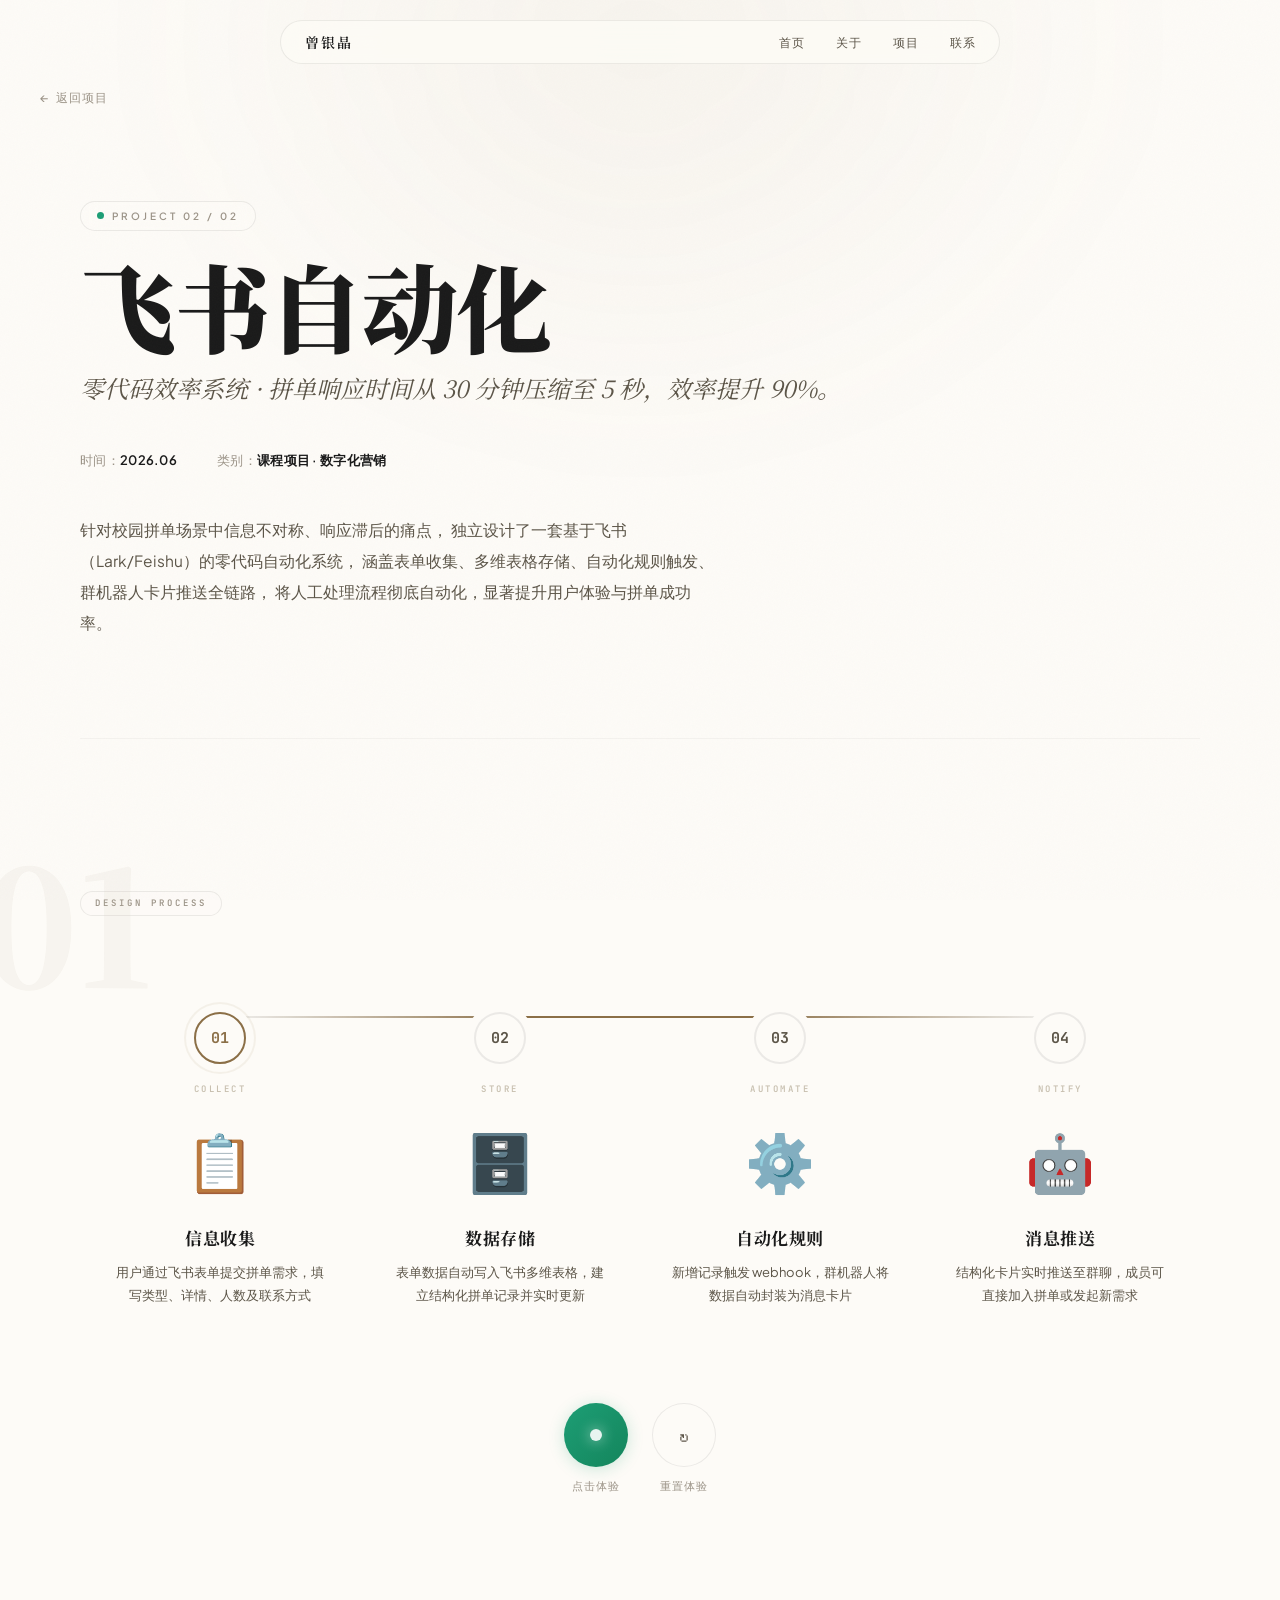
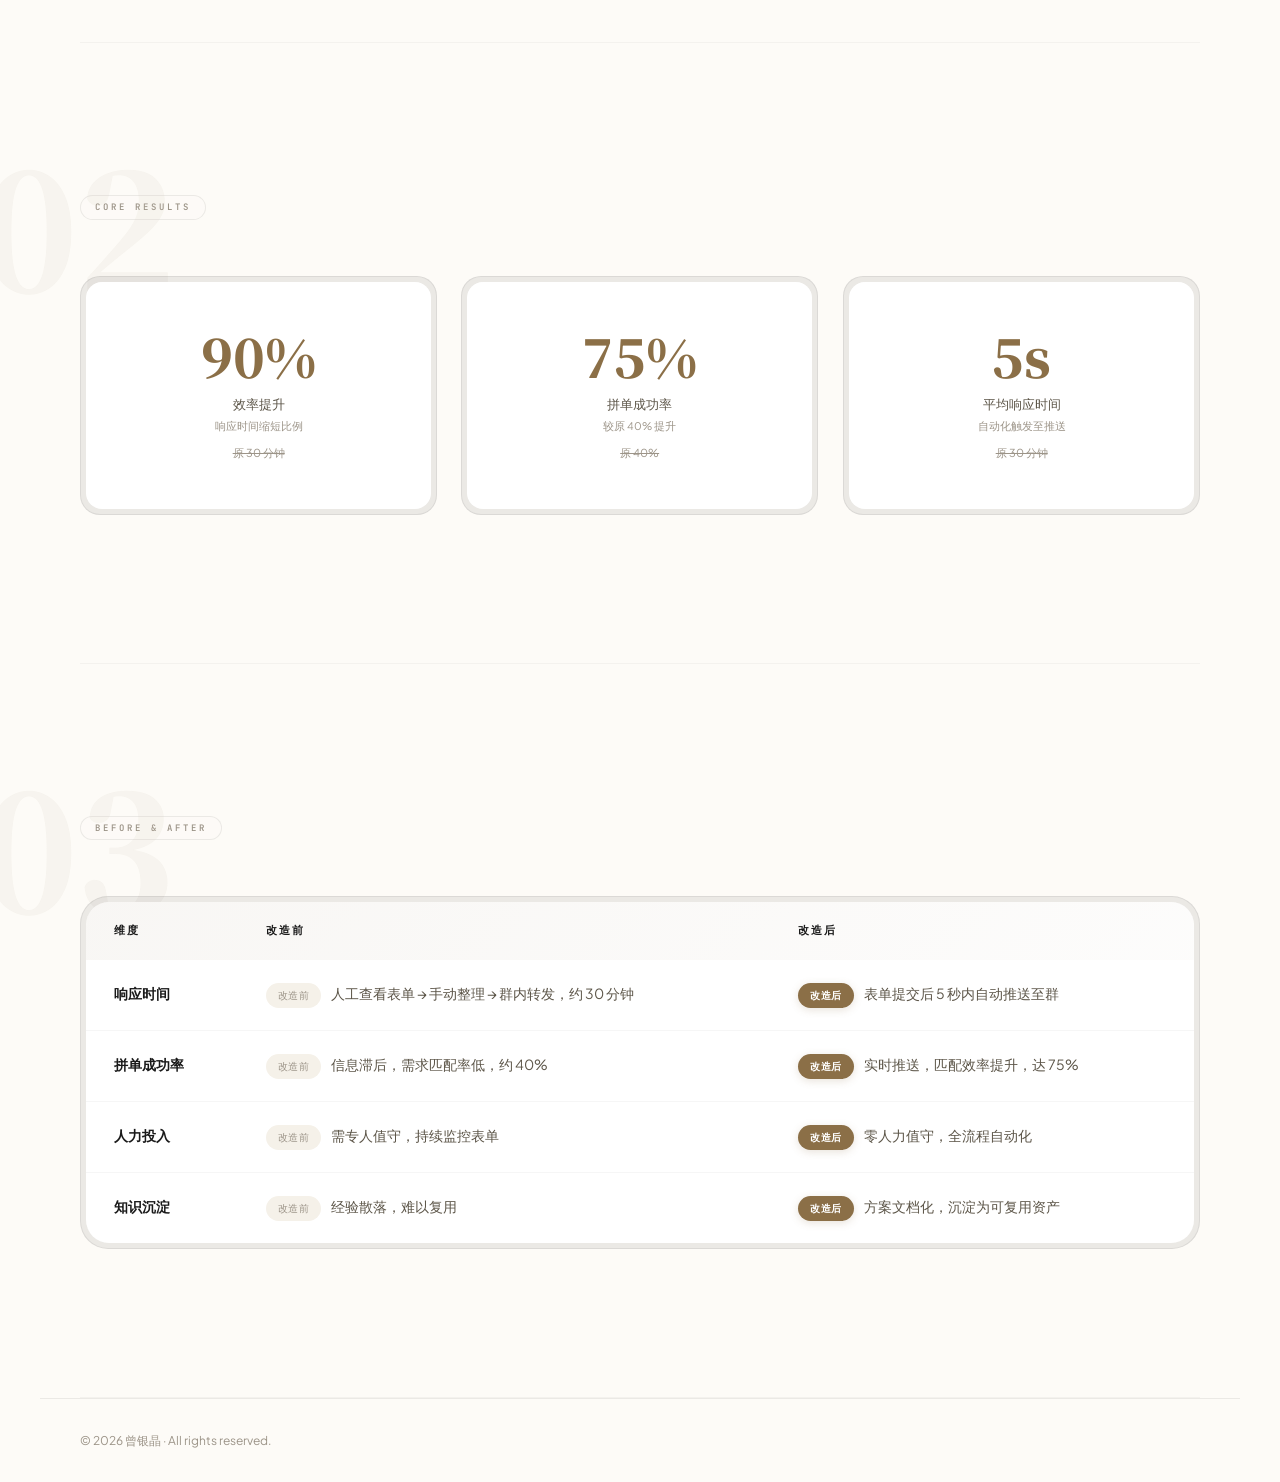
==== commit 0ca82443: "feat: 删除项目页footer的Email/Bilibili + 更新简历文件 - 删除 feishu-project.html footer 中的 Email 和 Bilibili 链接 - 更" ====
--- a/feishu-project.html
+++ b/feishu-project.html
@@ -1025,10 +1025,6 @@
 
   <footer>
     <div>&copy; 2026 曾银晶 &middot; All rights reserved.</div>
-    <div class="footer-links">
-      <a href="mailto:LinWan1020@163.com">Email</a>
-      <a href="https://space.bilibili.com/2031015294" target="_blank">Bilibili</a>
-    </div>
   </footer>
 
   <!-- ============ FORM PREVIEW MODAL ============ -->
